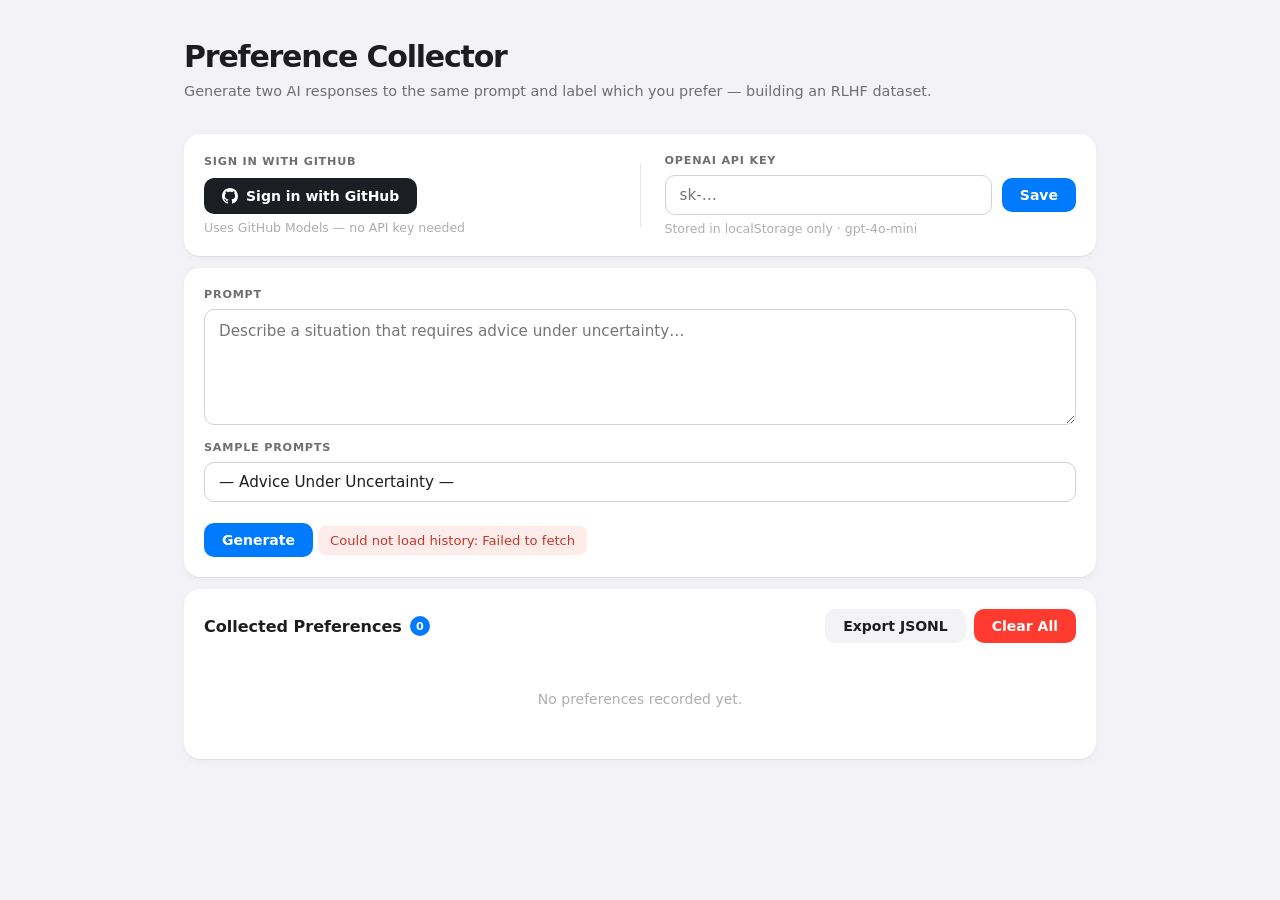
==== index.html @ 6fe49598 "Polish UI to Apple HIG standards" ====
<!DOCTYPE html>
<html lang="en">
<head>
  <meta charset="UTF-8">
  <meta name="viewport" content="width=device-width, initial-scale=1.0">
  <title>RLHF Preference Collector</title>
  <style>
    *, *::before, *::after { box-sizing: border-box; margin: 0; padding: 0; }

    body {
      font-family: -apple-system, BlinkMacSystemFont, "Segoe UI", system-ui, sans-serif;
      -webkit-font-smoothing: antialiased;
      background: #f2f2f7;
      color: #1d1d1f;
      max-width: 960px;
      margin: 0 auto;
      padding: 40px 24px 64px;
    }

    /* ── Page header ────────────────────────────────────── */
    .page-header { margin-bottom: 32px; }
    .page-header h1 {
      font-size: 1.875rem;
      font-weight: 700;
      letter-spacing: -0.04em;
      line-height: 1.15;
      color: #1d1d1f;
    }
    .page-header p {
      margin-top: 6px;
      font-size: 0.9rem;
      color: #6e6e73;
      line-height: 1.5;
    }

    /* ── Cards ──────────────────────────────────────────── */
    .card {
      background: #fff;
      border-radius: 16px;
      padding: 20px;
      margin-bottom: 12px;
      box-shadow: 0 1px 0 rgba(0,0,0,0.06), 0 2px 8px rgba(0,0,0,0.04);
    }

    /* ── Labels ─────────────────────────────────────────── */
    label {
      display: block;
      font-size: 0.7rem;
      font-weight: 700;
      text-transform: uppercase;
      letter-spacing: 0.07em;
      color: #6e6e73;
      margin-bottom: 8px;
    }

    /* ── Inputs ─────────────────────────────────────────── */
    input[type="password"], textarea, select {
      width: 100%;
      padding: 10px 14px;
      border: 1px solid #d1d1d6;
      border-radius: 10px;
      font-size: 0.95rem;
      font-family: inherit;
      color: #1d1d1f;
      background: #fff;
      transition: border-color 0.15s, box-shadow 0.15s;
      -webkit-appearance: none;
      appearance: none;
    }

    input[type="password"]:focus, textarea:focus, select:focus {
      outline: none;
      border-color: #007AFF;
      box-shadow: 0 0 0 3px rgba(0, 122, 255, 0.15);
    }

    textarea { resize: vertical; line-height: 1.55; }

    /* ── Buttons ─────────────────────────────────────────── */
    .btn {
      padding: 9px 18px;
      border-radius: 10px;
      border: none;
      cursor: pointer;
      font-size: 0.875rem;
      font-weight: 600;
      font-family: inherit;
      white-space: nowrap;
      transition: opacity 0.15s, background 0.15s;
    }

    .btn-primary { background: #007AFF; color: #fff; }
    .btn-primary:hover { background: #0071e3; }
    .btn-primary:disabled { opacity: 0.4; cursor: not-allowed; }

    .btn-secondary { background: #f2f2f7; color: #1d1d1f; }
    .btn-secondary:hover { background: #e5e5ea; }

    .btn-danger { background: #FF3B30; color: #fff; }
    .btn-danger:hover { background: #e0352b; }

    /* ── Utility ─────────────────────────────────────────── */
    .row { display: flex; gap: 10px; align-items: center; }
    .row input { flex: 1; }
    .hidden { display: none; }

    /* ── Status pill ─────────────────────────────────────── */
    #status {
      display: inline-flex;
      align-items: center;
      gap: 6px;
      padding: 7px 12px;
      border-radius: 8px;
      font-size: 0.82rem;
      font-weight: 500;
      margin-top: 12px;
    }
    .status-loading { background: #fff8e6; color: #7d5a00; }
    .status-success { background: #e8faf0; color: #1a6b35; }
    .status-error   { background: #fdecea; color: #c0392b; }

    /* ── Spinner ─────────────────────────────────────────── */
    .spinner {
      display: inline-block;
      width: 11px; height: 11px;
      border: 2px solid rgba(0,0,0,0.15);
      border-top-color: currentColor;
      border-radius: 50%;
      animation: spin 0.6s linear infinite;
      vertical-align: middle;
      flex-shrink: 0;
    }
    @keyframes spin { to { transform: rotate(360deg); } }

    /* ── Auth ────────────────────────────────────────────── */
    .auth-grid {
      display: grid;
      grid-template-columns: 1fr 1px 1fr;
      gap: 24px;
      align-items: center;
    }
    .auth-sep { background: #e5e5ea; height: 64px; align-self: center; }
    .auth-or  { text-align: center; font-size: 0.78rem; color: #aeaeb2; font-weight: 500; }

    .gh-btn {
      display: inline-flex;
      align-items: center;
      gap: 8px;
      padding: 10px 18px;
      background: #1b1f24;
      color: #fff;
      border: none;
      border-radius: 10px;
      cursor: pointer;
      font-size: 0.875rem;
      font-weight: 600;
      font-family: inherit;
      transition: background 0.15s;
    }
    .gh-btn:hover { background: #32383f; }
    .gh-btn svg { width: 16px; height: 16px; fill: white; flex-shrink: 0; }

    .user-pill {
      display: inline-flex;
      align-items: center;
      gap: 8px;
      padding: 5px 14px 5px 5px;
      background: #f0fdf4;
      border: 1px solid #34C759;
      border-radius: 999px;
      font-size: 0.875rem;
      font-weight: 500;
      color: #1d1d1f;
    }
    .user-pill img { width: 26px; height: 26px; border-radius: 50%; }

    .logout-btn {
      background: none; border: none; cursor: pointer;
      color: #aeaeb2; font-size: 0.78rem; padding: 0;
      margin-left: 4px; font-family: inherit;
    }
    .logout-btn:hover { color: #FF3B30; }

    /* ── Prompt card ─────────────────────────────────────── */
    .prompt-stack { display: flex; flex-direction: column; gap: 12px; }

    /* ── Response cards ──────────────────────────────────── */
    .responses-grid {
      display: grid;
      grid-template-columns: 1fr 1fr;
      gap: 12px;
      margin-bottom: 16px;
    }

    .response-card {
      background: #fafafa;
      border: 1.5px solid #e5e5ea;
      border-radius: 12px;
      padding: 16px;
      min-height: 200px;
      display: flex;
      flex-direction: column;
      gap: 10px;
      transition: border-color 0.2s, background 0.2s, opacity 0.2s;
    }
    .response-card.winner { border-color: #34C759; background: #f0fdf4; }
    .response-card.loser  { opacity: 0.45; }

    .response-label {
      font-size: 0.7rem;
      font-weight: 700;
      text-transform: uppercase;
      letter-spacing: 0.07em;
      color: #aeaeb2;
    }

    .response-text {
      white-space: pre-wrap;
      font-size: 0.9rem;
      line-height: 1.65;
      color: #1d1d1f;
      flex: 1;
    }

    .meta {
      font-size: 0.7rem;
      color: #c7c7cc;
      line-height: 1.4;
    }

    /* ── Preference buttons ──────────────────────────────── */
    .pref-row {
      display: flex;
      gap: 10px;
      justify-content: center;
      padding: 4px 0 2px;
    }

    .pref-btn {
      padding: 11px 36px;
      border-radius: 12px;
      border: 1.5px solid #e5e5ea;
      cursor: pointer;
      font-size: 0.9rem;
      font-weight: 600;
      font-family: inherit;
      background: #fff;
      color: #3a3a3c;
      transition: background 0.15s, border-color 0.15s;
    }
    .pref-btn:disabled { opacity: 0.3; cursor: not-allowed; }
    .pref-btn.a   { border-color: #007AFF; color: #007AFF; }
    .pref-btn.a:hover:not(:disabled)   { background: #f0f7ff; }
    .pref-btn.b   { border-color: #AF52DE; color: #AF52DE; }
    .pref-btn.b:hover:not(:disabled)   { background: #f9f0ff; }
    .pref-btn.tie { border-color: #8e8e93; color: #636366; }
    .pref-btn.tie:hover:not(:disabled) { background: #f5f5f7; }

    /* ── History ─────────────────────────────────────────── */
    .section-header {
      display: flex;
      justify-content: space-between;
      align-items: center;
      margin-bottom: 16px;
    }

    .section-title {
      display: flex;
      align-items: center;
      gap: 8px;
      font-size: 1rem;
      font-weight: 600;
      color: #1d1d1f;
    }

    .count-badge {
      display: inline-flex;
      align-items: center;
      justify-content: center;
      min-width: 20px;
      height: 20px;
      padding: 0 6px;
      background: #007AFF;
      color: white;
      border-radius: 999px;
      font-size: 0.7rem;
      font-weight: 700;
    }

    .history-list { display: flex; flex-direction: column; }

    .history-entry {
      padding: 12px 0;
      border-bottom: 1px solid #f2f2f7;
      display: flex;
      align-items: baseline;
      gap: 10px;
    }
    .history-entry:last-child { border-bottom: none; padding-bottom: 0; }
    .history-entry:first-child { padding-top: 0; }

    .history-prompt {
      flex: 1;
      font-size: 0.875rem;
      font-weight: 500;
      color: #1d1d1f;
      line-height: 1.4;
    }

    .history-meta {
      display: flex;
      align-items: center;
      gap: 8px;
      flex-shrink: 0;
    }

    .pref-label {
      display: inline-block;
      padding: 3px 9px;
      border-radius: 6px;
      font-size: 0.72rem;
      font-weight: 700;
      letter-spacing: 0.02em;
    }
    .pref-label.A   { background: #e8f3ff; color: #007AFF; }
    .pref-label.B   { background: #f3e8ff; color: #AF52DE; }
    .pref-label.tie { background: #f2f2f7; color: #636366; }

    .history-time {
      font-size: 0.72rem;
      color: #c7c7cc;
      white-space: nowrap;
    }

    .empty-state {
      text-align: center;
      padding: 32px 0;
      font-size: 0.875rem;
      color: #aeaeb2;
    }
  </style>
</head>
<body>

<div class="page-header">
  <h1>Preference Collector</h1>
  <p>Generate two AI responses to the same prompt and label which you prefer — building an RLHF dataset.</p>
</div>

<!-- Auth -->
<div class="card">
  <div id="ghLoggedIn" class="hidden">
    <label>Signed In</label>
    <div style="display:flex; align-items:center; gap:12px; margin-top:2px;">
      <span class="user-pill">
        <img id="ghAvatar" src="" alt="">
        <span id="ghUsername"></span>
        <button class="logout-btn" onclick="logout()">Sign out</button>
      </span>
      <span style="font-size:0.8rem; color:#aeaeb2;">Using GitHub Models · gpt-4o-mini</span>
    </div>
  </div>

  <div id="ghLoggedOut">
    <div class="auth-grid">
      <div>
        <label>Sign in with GitHub</label>
        <button class="gh-btn" onclick="startLogin()" style="margin-top:2px;">
          <svg viewBox="0 0 16 16"><path d="M8 0C3.58 0 0 3.58 0 8c0 3.54 2.29 6.53 5.47 7.59.4.07.55-.17.55-.38 0-.19-.01-.82-.01-1.49-2.01.37-2.53-.49-2.69-.94-.09-.23-.48-.94-.82-1.13-.28-.15-.68-.52-.01-.53.63-.01 1.08.58 1.23.82.72 1.21 1.87.87 2.33.66.07-.52.28-.87.51-1.07-1.78-.2-3.64-.89-3.64-3.95 0-.87.31-1.59.82-2.15-.08-.2-.36-1.02.08-2.12 0 0 .67-.21 2.2.82.64-.18 1.32-.27 2-.27.68 0 1.36.09 2 .27 1.53-1.04 2.2-.82 2.2-.82.44 1.1.16 1.92.08 2.12.51.56.82 1.27.82 2.15 0 3.07-1.87 3.75-3.65 3.95.29.25.54.73.54 1.48 0 1.07-.01 1.93-.01 2.2 0 .21.15.46.55.38A8.013 8.013 0 0016 8c0-4.42-3.58-8-8-8z"/></svg>
          Sign in with GitHub
        </button>
        <div style="margin-top:6px; font-size:0.78rem; color:#aeaeb2;">Uses GitHub Models — no API key needed</div>
      </div>

      <div class="auth-sep"></div>

      <div>
        <label>OpenAI API Key</label>
        <div class="row" style="margin-top:2px;">
          <input type="password" id="apiKey" placeholder="sk-…">
          <button class="btn btn-primary" onclick="saveKey()">Save</button>
        </div>
        <div style="margin-top:6px; font-size:0.78rem; color:#aeaeb2;">Stored in localStorage only · gpt-4o-mini</div>
      </div>
    </div>
  </div>
</div>

<!-- Prompt -->
<div class="card">
  <div class="prompt-stack">
    <div>
      <label>Prompt</label>
      <textarea id="promptInput" rows="4" placeholder="Describe a situation that requires advice under uncertainty…"></textarea>
    </div>

    <div>
      <label>Sample Prompts</label>
      <select id="promptSelect" onchange="loadSample()">
        <option value="">— Advice Under Uncertainty —</option>
      </select>
    </div>

    <div>
      <button class="btn btn-primary" id="genBtn" onclick="generate()">Generate</button>
      <div id="status" class="hidden"></div>
    </div>
  </div>
</div>

<!-- Responses -->
<div id="responsesSection" class="hidden card">
  <div class="responses-grid">
    <div class="response-card" id="cardA">
      <div class="response-label">Response A</div>
      <div class="response-text" id="textA"></div>
      <div class="meta" id="metaA"></div>
    </div>
    <div class="response-card" id="cardB">
      <div class="response-label">Response B</div>
      <div class="response-text" id="textB"></div>
      <div class="meta" id="metaB"></div>
    </div>
  </div>

  <div class="pref-row" id="prefRow">
    <button class="pref-btn a"   onclick="prefer('A')">Prefer A</button>
    <button class="pref-btn tie" onclick="prefer('tie')">Tie</button>
    <button class="pref-btn b"   onclick="prefer('B')">Prefer B</button>
  </div>
</div>

<!-- History -->
<div class="card">
  <div class="section-header">
    <div class="section-title">
      Collected Preferences
      <span class="count-badge" id="countBadge">0</span>
    </div>
    <div style="display:flex; gap:8px;">
      <button class="btn btn-secondary" onclick="exportJSONL()">Export JSONL</button>
      <button class="btn btn-danger"    onclick="clearAll()">Clear All</button>
    </div>
  </div>
  <div class="history-list" id="historyList">
    <div class="empty-state">No preferences recorded yet.</div>
  </div>
</div>

<script>
// ── Sample Prompts ────────────────────────────────────────────────────────────
const PROMPTS = [
  "My startup has a chance to raise funding from a VC with well-known ethical controversies, but we need the money to survive another six months. What should I do?",
  "I'm two years into a PhD program and rapid AI progress is making my research direction feel irrelevant. Should I drop out and join an AI startup?",
  "I found a serious bug in my friend's code right before their big client demo. Telling them will cause panic; staying quiet risks a public failure. What should I do?",
  "I have two job offers: one pays 30% more but the product feels meaningless, the other pays less but works on climate change. How should I choose?",
  "My manager consistently takes credit for my work in team meetings. I need a promotion in the next review cycle. How do I handle this without destroying the relationship?",
  "A colleague confided that they're quietly job hunting. My manager would definitely want to know. Should I tell them?",
  "I built an AI tool that performs well in testing but I'm not confident it's safe at scale. My company is pressuring me to ship it now. What do I do?",
  "A close friend wants to borrow a significant amount of money. I have it, but based on past patterns I don't think they'll repay it. Should I lend it?",
  "I witnessed a minor safety violation at work—probably harmless, but it could be serious. Reporting it might cost my colleague their job. What should I do?",
  "My professor gave me feedback I strongly disagree with. Should I push back openly or accept the grade and move on?",
  "I have access to a dataset that could significantly advance my research, but I'm not certain the data was collected with proper consent. Should I use it?",
  "My team built a classifier with 95% accuracy. A healthcare client wants to deploy it in a high-stakes medical triage setting. Should I support this?",
  "I was offered co-authorship on a paper where my contribution was small and mostly done months ago. Is it ethical to accept?",
  "A colleague asks me to write them a strong recommendation for a senior role I genuinely think they're not ready for. What do I say?",
  "I discovered that a widely-used open-source AI model produces biased outputs in a specific domain. Publishing my findings could harm the reputation of the researchers who built it. What should I do?",
  "My side project is growing fast but scaling it requires compute costs I can't personally cover. Should I monetize it, seek funding, or let it die?",
  "I received a high-paying offer to work on AI at a defense contractor. The work would be technically impressive but ethically complex. Should I take it?",
  "A user of my consumer app appears to be in a mental health crisis based on their messages. My app has no mental health features and no support infrastructure. Do I intervene?",
  "I'm close to a research breakthrough, but the direction now feels disconnected from the values that motivated me to start. Should I push through or pivot?",
  "My team wants to A/B test a product change that I believe will improve our metrics but will also subtly nudge users toward more spending. Should I raise this concern?",
  "A junior engineer on my team made an honest mistake that caused a production outage. My VP is asking directly who is responsible. What do I say?",
  "I'm considering using an AI to write my cover letter for a competitive job application. Is this dishonest, or just using available tools like everyone else?",
  "My company's AI product works well for most users but I've found it consistently underperforms for non-English speakers. Fixing it would delay the launch. What should I do?",
];

// ── GitHub OAuth ──────────────────────────────────────────────────────────────
const GH_CLIENT_ID  = 'Ov23liv9vcDu4xC3VpWO';
const GH_PROXY_URL  = 'https://cors-proxy.jonasneves.workers.dev';
const GH_MODELS_URL = 'https://models.inference.ai.azure.com/chat/completions';
const GH_STORAGE    = 'lab6-auth';

function getGHAuth() {
  try { return JSON.parse(localStorage.getItem(GH_STORAGE)); } catch { return null; }
}

function startLogin() {
  const state = crypto.randomUUID();
  sessionStorage.setItem('oauth_state', state);
  const params = new URLSearchParams({
    client_id: GH_CLIENT_ID,
    redirect_uri: window.location.origin + '/aipi590-lab6/',
    scope: 'read:user',
    state,
  });
  window.location.href = 'https://github.com/login/oauth/authorize?' + params;
}

async function handleCallback() {
  const params = new URLSearchParams(window.location.search);
  const code  = params.get('code');
  const state = params.get('state');
  if (!code || !state) return;

  const storedState = sessionStorage.getItem('oauth_state');
  sessionStorage.removeItem('oauth_state');
  window.history.replaceState({}, '', window.location.pathname);

  if (state !== storedState) throw new Error('State mismatch');

  const res = await fetch(GH_PROXY_URL + '/token', {
    method: 'POST',
    headers: { 'Content-Type': 'application/json' },
    body: JSON.stringify({ client_id: GH_CLIENT_ID, code, redirect_uri: window.location.origin + '/aipi590-lab6/' }),
  });
  const data = await res.json();
  if (data.error || !data.access_token) throw new Error(data.error_description || 'Login failed');

  localStorage.setItem(GH_STORAGE, JSON.stringify({ token: data.access_token, user: data.user }));
  renderAuthState();
}

function logout() {
  localStorage.removeItem(GH_STORAGE);
  renderAuthState();
}

function renderAuthState() {
  const auth = getGHAuth();
  document.getElementById('ghLoggedIn').classList.toggle('hidden', !auth);
  document.getElementById('ghLoggedOut').classList.toggle('hidden', !!auth);
  if (auth?.user) {
    document.getElementById('ghAvatar').src = auth.user.avatar_url;
    document.getElementById('ghUsername').textContent = auth.user.login;
  }
}

if (window.location.search.includes('code=')) {
  handleCallback().catch(e => console.error('[auth]', e.message));
}

// ── Supabase ──────────────────────────────────────────────────────────────────
const SUPABASE_URL = 'https://mkjwvkaasuhdgmgdgmvc.supabase.co';
const SUPABASE_KEY = 'sb_publishable_py30014paACSfymw9BNoUQ_Ppysqtpx';

async function sbFetch(path, options = {}) {
  const res = await fetch(`${SUPABASE_URL}/rest/v1/${path}`, {
    ...options,
    headers: {
      'apikey': SUPABASE_KEY,
      'Authorization': `Bearer ${SUPABASE_KEY}`,
      'Content-Type': 'application/json',
      ...(options.headers || {}),
    },
  });
  if (!res.ok) {
    const err = await res.json().catch(() => ({}));
    throw new Error(err.message || `Supabase HTTP ${res.status}`);
  }
  return res;
}

async function loadFromSupabase() {
  const res = await sbFetch('preferences?select=*&order=created_at.desc', {
    headers: { 'Prefer': 'return=representation' },
  });
  return res.json();
}

async function saveToSupabase(record) {
  await sbFetch('preferences', {
    method: 'POST',
    headers: { 'Prefer': 'return=minimal' },
    body: JSON.stringify({
      prompt:     record.prompt,
      response_a: record.response_a,
      response_b: record.response_b,
      preference: record.preference,
      chosen:     record.chosen,
      rejected:   record.rejected,
      metadata:   record.metadata,
    }),
  });
}

async function deleteFromSupabase() {
  await sbFetch('preferences?id=gte.0', { method: 'DELETE' });
}

// ── State ─────────────────────────────────────────────────────────────────────
let currentSession = null;
let history = [];

// ── Init ──────────────────────────────────────────────────────────────────────
(async function init() {
  renderAuthState();

  const savedKey = localStorage.getItem('rlhf_api_key');
  if (savedKey) document.getElementById('apiKey').value = savedKey;

  const sel = document.getElementById('promptSelect');
  PROMPTS.forEach((p, i) => {
    const opt = document.createElement('option');
    opt.value = p;
    opt.textContent = `${i + 1}. ${p.slice(0, 72)}…`;
    sel.appendChild(opt);
  });

  setStatus('<span class="spinner"></span> Loading history…', 'loading');
  try {
    history = await loadFromSupabase();
    setStatus(`Loaded ${history.length} entries.`, 'success');
  } catch (e) {
    setStatus('Could not load history: ' + e.message, 'error');
  }
  renderHistory();
})();

// ── Helpers ───────────────────────────────────────────────────────────────────
function saveKey() {
  const k = document.getElementById('apiKey').value.trim();
  localStorage.setItem('rlhf_api_key', k);
  setStatus('OpenAI key saved.', 'success');
}

function loadSample() {
  const v = document.getElementById('promptSelect').value;
  if (v) document.getElementById('promptInput').value = v;
}

function setStatus(html, type) {
  const el = document.getElementById('status');
  el.innerHTML = html;
  el.className = 'status-' + type;
  el.classList.remove('hidden');
}

function esc(s) {
  return s.replace(/&/g, '&amp;').replace(/</g, '&lt;').replace(/>/g, '&gt;');
}

// ── API Call ──────────────────────────────────────────────────────────────────
async function callAPI(prompt, temperature) {
  const ghAuth = getGHAuth();
  const t0 = Date.now();

  let url, token, model;
  if (ghAuth) {
    url   = GH_MODELS_URL;
    token = ghAuth.token;
    model = 'openai/gpt-4o-mini';
  } else {
    url   = 'https://api.openai.com/v1/chat/completions';
    token = localStorage.getItem('rlhf_api_key') || document.getElementById('apiKey').value.trim();
    model = 'gpt-4o-mini';
    if (!token) throw new Error('Sign in with GitHub or enter an OpenAI API key above.');
  }

  const res = await fetch(url, {
    method: 'POST',
    headers: { 'Authorization': `Bearer ${token}`, 'Content-Type': 'application/json' },
    body: JSON.stringify({ model, max_tokens: 512, temperature, messages: [{ role: 'user', content: prompt }] }),
  });

  if (!res.ok) {
    const err = await res.json().catch(() => ({}));
    throw new Error(err.error?.message || `HTTP ${res.status}`);
  }

  const data = await res.json();
  return {
    text: data.choices[0].message.content,
    model: data.model,
    input_tokens: data.usage.prompt_tokens,
    output_tokens: data.usage.completion_tokens,
    temperature,
    latency_ms: Date.now() - t0,
    timestamp: new Date().toISOString(),
  };
}

// ── Generate ──────────────────────────────────────────────────────────────────
async function generate() {
  const prompt = document.getElementById('promptInput').value.trim();
  if (!prompt) {
    setStatus('Enter a prompt first.', 'error');
    return;
  }

  const btn = document.getElementById('genBtn');
  btn.disabled = true;
  setStatus('<span class="spinner"></span> Generating two responses…', 'loading');
  document.getElementById('responsesSection').classList.add('hidden');
  currentSession = null;

  try {
    const [resA, resB] = await Promise.all([
      callAPI(prompt, 0.7),
      callAPI(prompt, 1.0),
    ]);

    currentSession = { prompt, resA, resB };

    document.getElementById('textA').textContent = resA.text;
    document.getElementById('metaA').textContent =
      `${resA.model} · temp ${resA.temperature} · ${resA.output_tokens} tokens · ${resA.latency_ms}ms`;

    document.getElementById('textB').textContent = resB.text;
    document.getElementById('metaB').textContent =
      `${resB.model} · temp ${resB.temperature} · ${resB.output_tokens} tokens · ${resB.latency_ms}ms`;

    document.getElementById('cardA').className = 'response-card';
    document.getElementById('cardB').className = 'response-card';
    document.getElementById('responsesSection').classList.remove('hidden');
    document.querySelectorAll('.pref-btn').forEach(b => b.disabled = false);
    setStatus('Select your preference below.', 'success');
  } catch (e) {
    setStatus('Error: ' + e.message, 'error');
  } finally {
    btn.disabled = false;
  }
}

// ── Prefer ────────────────────────────────────────────────────────────────────
function prefer(choice) {
  if (!currentSession) return;
  const { prompt, resA, resB } = currentSession;

  if (choice === 'A') {
    document.getElementById('cardA').className = 'response-card winner';
    document.getElementById('cardB').className = 'response-card loser';
  } else if (choice === 'B') {
    document.getElementById('cardA').className = 'response-card loser';
    document.getElementById('cardB').className = 'response-card winner';
  }

  document.querySelectorAll('.pref-btn').forEach(b => b.disabled = true);

  const record = {
    id: Date.now(),
    timestamp: new Date().toISOString(),
    prompt,
    response_a: resA.text,
    response_b: resB.text,
    preference: choice,
    chosen:   choice === 'A' ? resA.text : choice === 'B' ? resB.text : null,
    rejected: choice === 'A' ? resB.text : choice === 'B' ? resA.text : null,
    metadata: {
      model: resA.model,
      temp_a: resA.temperature,
      temp_b: resB.temperature,
      input_tokens: resA.input_tokens,
      output_tokens_a: resA.output_tokens,
      output_tokens_b: resB.output_tokens,
      latency_a_ms: resA.latency_ms,
      latency_b_ms: resB.latency_ms,
    },
  };

  currentSession = null;
  setStatus('<span class="spinner"></span> Saving…', 'loading');

  saveToSupabase(record)
    .then(() => {
      history.unshift(record);
      renderHistory();
      setStatus(`Preference saved. Ready for the next prompt.`, 'success');
    })
    .catch(e => {
      setStatus(`Save failed: ${e.message}`, 'error');
      document.querySelectorAll('.pref-btn').forEach(b => b.disabled = false);
    });
}

// ── Render History ────────────────────────────────────────────────────────────
function renderHistory() {
  document.getElementById('countBadge').textContent = history.length;
  const list = document.getElementById('historyList');

  if (!history.length) {
    list.innerHTML = '<div class="empty-state">No preferences recorded yet.</div>';
    return;
  }

  list.innerHTML = history.map(r => {
    const label = r.preference === 'tie' ? 'Tie' : 'Preferred ' + r.preference;
    const time  = r.created_at
      ? new Date(r.created_at).toLocaleString([], { month: 'short', day: 'numeric', hour: '2-digit', minute: '2-digit' })
      : r.timestamp?.slice(0, 16).replace('T', ' ');
    return `
      <div class="history-entry">
        <div class="history-prompt">${esc((r.prompt || '').slice(0, 120))}${(r.prompt || '').length > 120 ? '…' : ''}</div>
        <div class="history-meta">
          <span class="pref-label ${r.preference}">${label}</span>
          <span class="history-time">${time}</span>
        </div>
      </div>`;
  }).join('');
}

// ── Export ────────────────────────────────────────────────────────────────────
function exportJSONL() {
  if (!history.length) { setStatus('No data to export yet.', 'error'); return; }

  const lines = history.map(r => JSON.stringify({
    prompt:     r.prompt,
    chosen:     r.chosen,
    rejected:   r.rejected,
    preference: r.preference,
    metadata:   r.metadata,
    timestamp:  r.timestamp,
  }));

  const blob = new Blob([lines.join('\n')], { type: 'application/jsonl' });
  const a = document.createElement('a');
  a.href = URL.createObjectURL(blob);
  a.download = `rlhf_preferences_${new Date().toISOString().slice(0, 10)}.jsonl`;
  a.click();
}

// ── Clear ─────────────────────────────────────────────────────────────────────
async function clearAll() {
  if (!confirm('Delete all preferences from Supabase? This cannot be undone.')) return;
  setStatus('<span class="spinner"></span> Deleting…', 'loading');
  try {
    await deleteFromSupabase();
    history = [];
    renderHistory();
    setStatus('All preferences deleted.', 'success');
  } catch (e) {
    setStatus('Delete failed: ' + e.message, 'error');
  }
}
</script>
</body>
</html>
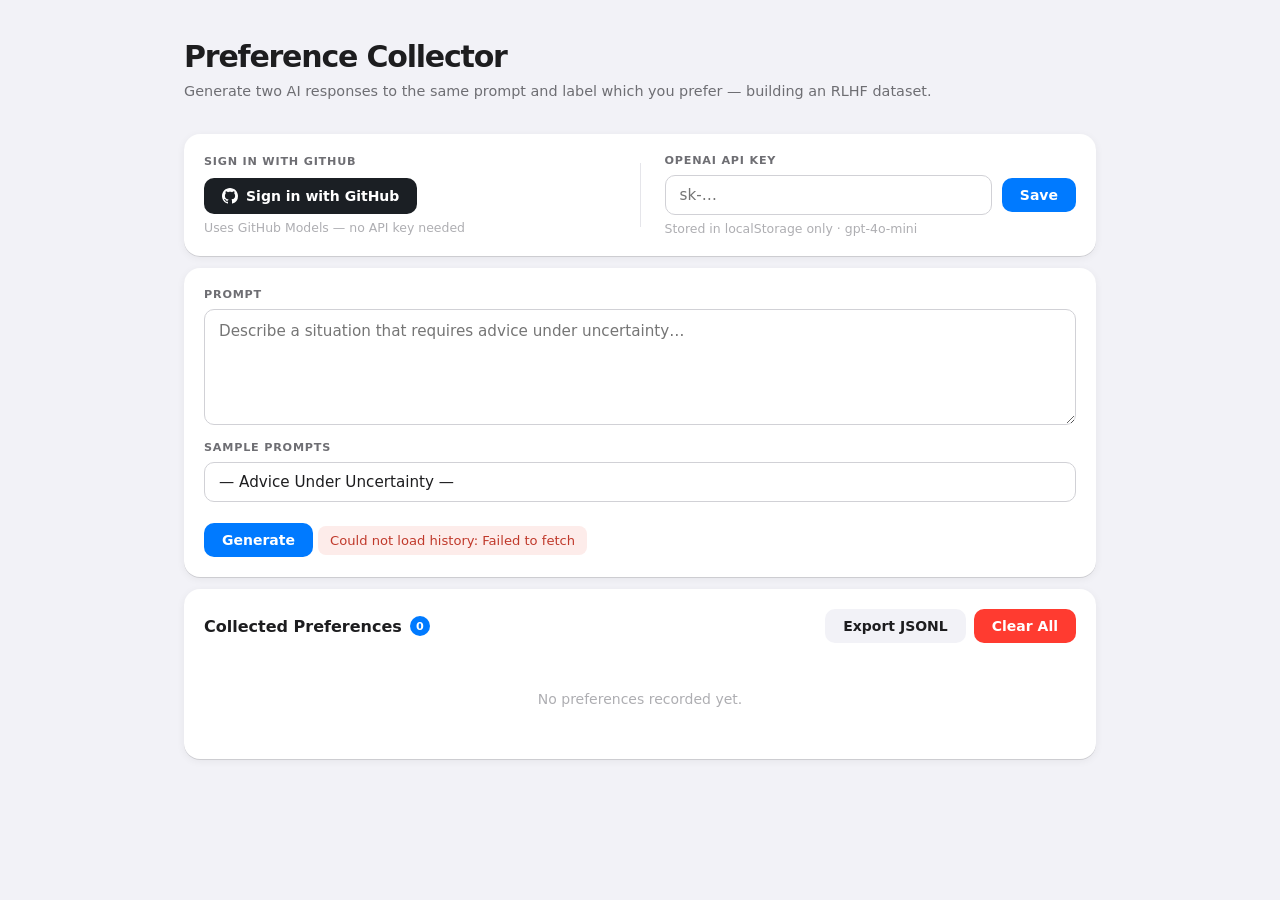
==== commit b22d056c: "Add dark mode via CSS custom properties" ====
--- a/index.html
+++ b/index.html
@@ -3,15 +3,89 @@
 <head>
   <meta charset="UTF-8">
   <meta name="viewport" content="width=device-width, initial-scale=1.0">
+  <meta name="color-scheme" content="light dark">
   <title>RLHF Preference Collector</title>
   <style>
     *, *::before, *::after { box-sizing: border-box; margin: 0; padding: 0; }
 
+    /* ── Design tokens ───────────────────────────────────── */
+    :root {
+      --bg:             #f2f2f7;
+      --card-bg:        #ffffff;
+      --card-bg-2:      #fafafa;
+      --text-primary:   #1d1d1f;
+      --text-secondary: #6e6e73;
+      --text-muted:     #aeaeb2;
+      --text-faint:     #c7c7cc;
+      --border:         #d1d1d6;
+      --border-light:   #e5e5ea;
+      --separator:      #f2f2f7;
+      --accent:         #007AFF;
+      --accent-hover:   #0071e3;
+      --green:          #34C759;
+      --red:            #FF3B30;
+      --red-hover:      #e0352b;
+      --purple:         #AF52DE;
+      --input-bg:       #ffffff;
+      --btn-2-bg:       #f2f2f7;
+      --btn-2-hover:    #e5e5ea;
+      --gh-bg:          #1b1f24;
+      --gh-hover:       #32383f;
+      --pill-bg:        #f0fdf4;
+      --winner-bg:      #f0fdf4;
+      --status-load-bg: #fff8e6; --status-load-fg: #7d5a00;
+      --status-ok-bg:   #e8faf0; --status-ok-fg:   #1a6b35;
+      --status-err-bg:  #fdecea; --status-err-fg:  #c0392b;
+      --badge-a-bg:     #e8f3ff;
+      --badge-b-bg:     #f3e8ff;
+      --badge-tie-bg:   #f2f2f7; --badge-tie-fg: #636366;
+      --pref-a-hover:   #f0f7ff;
+      --pref-b-hover:   #f9f0ff;
+      --pref-tie-hover: #f5f5f7;
+    }
+
+    @media (prefers-color-scheme: dark) {
+      :root {
+        --bg:             #000000;
+        --card-bg:        #1c1c1e;
+        --card-bg-2:      #2c2c2e;
+        --text-primary:   #ffffff;
+        --text-secondary: #aeaeb2;
+        --text-muted:     #636366;
+        --text-faint:     #3a3a3c;
+        --border:         #38383a;
+        --border-light:   #2c2c2e;
+        --separator:      #2c2c2e;
+        --accent:         #0a84ff;
+        --accent-hover:   #409cff;
+        --green:          #30d158;
+        --red:            #ff453a;
+        --red-hover:      #ff6961;
+        --purple:         #bf5af2;
+        --input-bg:       #2c2c2e;
+        --btn-2-bg:       #2c2c2e;
+        --btn-2-hover:    #3a3a3c;
+        --gh-bg:          #2c2c2e;
+        --gh-hover:       #3a3a3c;
+        --pill-bg:        #0a2e1a;
+        --winner-bg:      #0a2e1a;
+        --status-load-bg: #2d2200; --status-load-fg: #ffd60a;
+        --status-ok-bg:   #0a2e1a; --status-ok-fg:   #30d158;
+        --status-err-bg:  #2e0a0a; --status-err-fg:  #ff453a;
+        --badge-a-bg:     #001433;
+        --badge-b-bg:     #1e0033;
+        --badge-tie-bg:   #2c2c2e; --badge-tie-fg: #aeaeb2;
+        --pref-a-hover:   #001433;
+        --pref-b-hover:   #1e0033;
+        --pref-tie-hover: #2c2c2e;
+      }
+    }
+
     body {
       font-family: -apple-system, BlinkMacSystemFont, "Segoe UI", system-ui, sans-serif;
       -webkit-font-smoothing: antialiased;
-      background: #f2f2f7;
-      color: #1d1d1f;
+      background: var(--bg);
+      color: var(--text-primary);
       max-width: 960px;
       margin: 0 auto;
       padding: 40px 24px 64px;
@@ -24,22 +98,22 @@
       font-weight: 700;
       letter-spacing: -0.04em;
       line-height: 1.15;
-      color: #1d1d1f;
+      color: var(--text-primary);
     }
     .page-header p {
       margin-top: 6px;
       font-size: 0.9rem;
-      color: #6e6e73;
+      color: var(--text-secondary);
       line-height: 1.5;
     }
 
     /* ── Cards ──────────────────────────────────────────── */
     .card {
-      background: #fff;
+      background: var(--card-bg);
       border-radius: 16px;
       padding: 20px;
       margin-bottom: 12px;
-      box-shadow: 0 1px 0 rgba(0,0,0,0.06), 0 2px 8px rgba(0,0,0,0.04);
+      box-shadow: 0 1px 0 rgba(0,0,0,0.12), 0 2px 8px rgba(0,0,0,0.06);
     }
 
     /* ── Labels ─────────────────────────────────────────── */
@@ -49,7 +123,7 @@
       font-weight: 700;
       text-transform: uppercase;
       letter-spacing: 0.07em;
-      color: #6e6e73;
+      color: var(--text-secondary);
       margin-bottom: 8px;
     }
 
@@ -57,12 +131,12 @@
     input[type="password"], textarea, select {
       width: 100%;
       padding: 10px 14px;
-      border: 1px solid #d1d1d6;
+      border: 1px solid var(--border);
       border-radius: 10px;
       font-size: 0.95rem;
       font-family: inherit;
-      color: #1d1d1f;
-      background: #fff;
+      color: var(--text-primary);
+      background: var(--input-bg);
       transition: border-color 0.15s, box-shadow 0.15s;
       -webkit-appearance: none;
       appearance: none;
@@ -70,8 +144,8 @@
 
     input[type="password"]:focus, textarea:focus, select:focus {
       outline: none;
-      border-color: #007AFF;
-      box-shadow: 0 0 0 3px rgba(0, 122, 255, 0.15);
+      border-color: var(--accent);
+      box-shadow: 0 0 0 3px rgba(10, 132, 255, 0.2);
     }
 
     textarea { resize: vertical; line-height: 1.55; }
@@ -86,18 +160,18 @@
       font-weight: 600;
       font-family: inherit;
       white-space: nowrap;
-      transition: opacity 0.15s, background 0.15s;
-    }
-
-    .btn-primary { background: #007AFF; color: #fff; }
-    .btn-primary:hover { background: #0071e3; }
+      transition: background 0.15s, opacity 0.15s;
+    }
+
+    .btn-primary { background: var(--accent); color: #fff; }
+    .btn-primary:hover { background: var(--accent-hover); }
     .btn-primary:disabled { opacity: 0.4; cursor: not-allowed; }
 
-    .btn-secondary { background: #f2f2f7; color: #1d1d1f; }
-    .btn-secondary:hover { background: #e5e5ea; }
-
-    .btn-danger { background: #FF3B30; color: #fff; }
-    .btn-danger:hover { background: #e0352b; }
+    .btn-secondary { background: var(--btn-2-bg); color: var(--text-primary); }
+    .btn-secondary:hover { background: var(--btn-2-hover); }
+
+    .btn-danger { background: var(--red); color: #fff; }
+    .btn-danger:hover { background: var(--red-hover); }
 
     /* ── Utility ─────────────────────────────────────────── */
     .row { display: flex; gap: 10px; align-items: center; }
@@ -115,15 +189,15 @@
       font-weight: 500;
       margin-top: 12px;
     }
-    .status-loading { background: #fff8e6; color: #7d5a00; }
-    .status-success { background: #e8faf0; color: #1a6b35; }
-    .status-error   { background: #fdecea; color: #c0392b; }
+    .status-loading { background: var(--status-load-bg); color: var(--status-load-fg); }
+    .status-success { background: var(--status-ok-bg);   color: var(--status-ok-fg); }
+    .status-error   { background: var(--status-err-bg);  color: var(--status-err-fg); }
 
     /* ── Spinner ─────────────────────────────────────────── */
     .spinner {
       display: inline-block;
       width: 11px; height: 11px;
-      border: 2px solid rgba(0,0,0,0.15);
+      border: 2px solid rgba(128,128,128,0.3);
       border-top-color: currentColor;
       border-radius: 50%;
       animation: spin 0.6s linear infinite;
@@ -139,15 +213,14 @@
       gap: 24px;
       align-items: center;
     }
-    .auth-sep { background: #e5e5ea; height: 64px; align-self: center; }
-    .auth-or  { text-align: center; font-size: 0.78rem; color: #aeaeb2; font-weight: 500; }
+    .auth-sep { background: var(--border-light); height: 64px; align-self: center; }
 
     .gh-btn {
       display: inline-flex;
       align-items: center;
       gap: 8px;
       padding: 10px 18px;
-      background: #1b1f24;
+      background: var(--gh-bg);
       color: #fff;
       border: none;
       border-radius: 10px;
@@ -157,7 +230,7 @@
       font-family: inherit;
       transition: background 0.15s;
     }
-    .gh-btn:hover { background: #32383f; }
+    .gh-btn:hover { background: var(--gh-hover); }
     .gh-btn svg { width: 16px; height: 16px; fill: white; flex-shrink: 0; }
 
     .user-pill {
@@ -165,21 +238,21 @@
       align-items: center;
       gap: 8px;
       padding: 5px 14px 5px 5px;
-      background: #f0fdf4;
-      border: 1px solid #34C759;
+      background: var(--pill-bg);
+      border: 1px solid var(--green);
       border-radius: 999px;
       font-size: 0.875rem;
       font-weight: 500;
-      color: #1d1d1f;
+      color: var(--text-primary);
     }
     .user-pill img { width: 26px; height: 26px; border-radius: 50%; }
 
     .logout-btn {
       background: none; border: none; cursor: pointer;
-      color: #aeaeb2; font-size: 0.78rem; padding: 0;
+      color: var(--text-muted); font-size: 0.78rem; padding: 0;
       margin-left: 4px; font-family: inherit;
     }
-    .logout-btn:hover { color: #FF3B30; }
+    .logout-btn:hover { color: var(--red); }
 
     /* ── Prompt card ─────────────────────────────────────── */
     .prompt-stack { display: flex; flex-direction: column; gap: 12px; }
@@ -193,8 +266,8 @@
     }
 
     .response-card {
-      background: #fafafa;
-      border: 1.5px solid #e5e5ea;
+      background: var(--card-bg-2);
+      border: 1.5px solid var(--border-light);
       border-radius: 12px;
       padding: 16px;
       min-height: 200px;
@@ -203,7 +276,7 @@
       gap: 10px;
       transition: border-color 0.2s, background 0.2s, opacity 0.2s;
     }
-    .response-card.winner { border-color: #34C759; background: #f0fdf4; }
+    .response-card.winner { border-color: var(--green); background: var(--winner-bg); }
     .response-card.loser  { opacity: 0.45; }
 
     .response-label {
@@ -211,20 +284,20 @@
       font-weight: 700;
       text-transform: uppercase;
       letter-spacing: 0.07em;
-      color: #aeaeb2;
+      color: var(--text-muted);
     }
 
     .response-text {
       white-space: pre-wrap;
       font-size: 0.9rem;
       line-height: 1.65;
-      color: #1d1d1f;
+      color: var(--text-primary);
       flex: 1;
     }
 
     .meta {
       font-size: 0.7rem;
-      color: #c7c7cc;
+      color: var(--text-faint);
       line-height: 1.4;
     }
 
@@ -239,22 +312,22 @@
     .pref-btn {
       padding: 11px 36px;
       border-radius: 12px;
-      border: 1.5px solid #e5e5ea;
+      border: 1.5px solid var(--border-light);
       cursor: pointer;
       font-size: 0.9rem;
       font-weight: 600;
       font-family: inherit;
-      background: #fff;
-      color: #3a3a3c;
+      background: var(--card-bg);
+      color: var(--text-secondary);
       transition: background 0.15s, border-color 0.15s;
     }
     .pref-btn:disabled { opacity: 0.3; cursor: not-allowed; }
-    .pref-btn.a   { border-color: #007AFF; color: #007AFF; }
-    .pref-btn.a:hover:not(:disabled)   { background: #f0f7ff; }
-    .pref-btn.b   { border-color: #AF52DE; color: #AF52DE; }
-    .pref-btn.b:hover:not(:disabled)   { background: #f9f0ff; }
-    .pref-btn.tie { border-color: #8e8e93; color: #636366; }
-    .pref-btn.tie:hover:not(:disabled) { background: #f5f5f7; }
+    .pref-btn.a   { border-color: var(--accent);  color: var(--accent); }
+    .pref-btn.a:hover:not(:disabled)   { background: var(--pref-a-hover); }
+    .pref-btn.b   { border-color: var(--purple);  color: var(--purple); }
+    .pref-btn.b:hover:not(:disabled)   { background: var(--pref-b-hover); }
+    .pref-btn.tie { border-color: var(--text-muted); color: var(--text-muted); }
+    .pref-btn.tie:hover:not(:disabled) { background: var(--pref-tie-hover); }
 
     /* ── History ─────────────────────────────────────────── */
     .section-header {
@@ -270,7 +343,7 @@
       gap: 8px;
       font-size: 1rem;
       font-weight: 600;
-      color: #1d1d1f;
+      color: var(--text-primary);
     }
 
     .count-badge {
@@ -280,7 +353,7 @@
       min-width: 20px;
       height: 20px;
       padding: 0 6px;
-      background: #007AFF;
+      background: var(--accent);
       color: white;
       border-radius: 999px;
       font-size: 0.7rem;
@@ -291,7 +364,7 @@
 
     .history-entry {
       padding: 12px 0;
-      border-bottom: 1px solid #f2f2f7;
+      border-bottom: 1px solid var(--separator);
       display: flex;
       align-items: baseline;
       gap: 10px;
@@ -303,7 +376,7 @@
       flex: 1;
       font-size: 0.875rem;
       font-weight: 500;
-      color: #1d1d1f;
+      color: var(--text-primary);
       line-height: 1.4;
     }
 
@@ -322,13 +395,13 @@
       font-weight: 700;
       letter-spacing: 0.02em;
     }
-    .pref-label.A   { background: #e8f3ff; color: #007AFF; }
-    .pref-label.B   { background: #f3e8ff; color: #AF52DE; }
-    .pref-label.tie { background: #f2f2f7; color: #636366; }
+    .pref-label.A   { background: var(--badge-a-bg);   color: var(--accent); }
+    .pref-label.B   { background: var(--badge-b-bg);   color: var(--purple); }
+    .pref-label.tie { background: var(--badge-tie-bg); color: var(--badge-tie-fg); }
 
     .history-time {
       font-size: 0.72rem;
-      color: #c7c7cc;
+      color: var(--text-faint);
       white-space: nowrap;
     }
 
@@ -336,7 +409,7 @@
       text-align: center;
       padding: 32px 0;
       font-size: 0.875rem;
-      color: #aeaeb2;
+      color: var(--text-muted);
     }
   </style>
 </head>
@@ -649,7 +722,7 @@
   if (ghAuth) {
     url   = GH_MODELS_URL;
     token = ghAuth.token;
-    model = 'openai/gpt-4o-mini';
+    model = 'gpt-4o-mini';
   } else {
     url   = 'https://api.openai.com/v1/chat/completions';
     token = localStorage.getItem('rlhf_api_key') || document.getElementById('apiKey').value.trim();
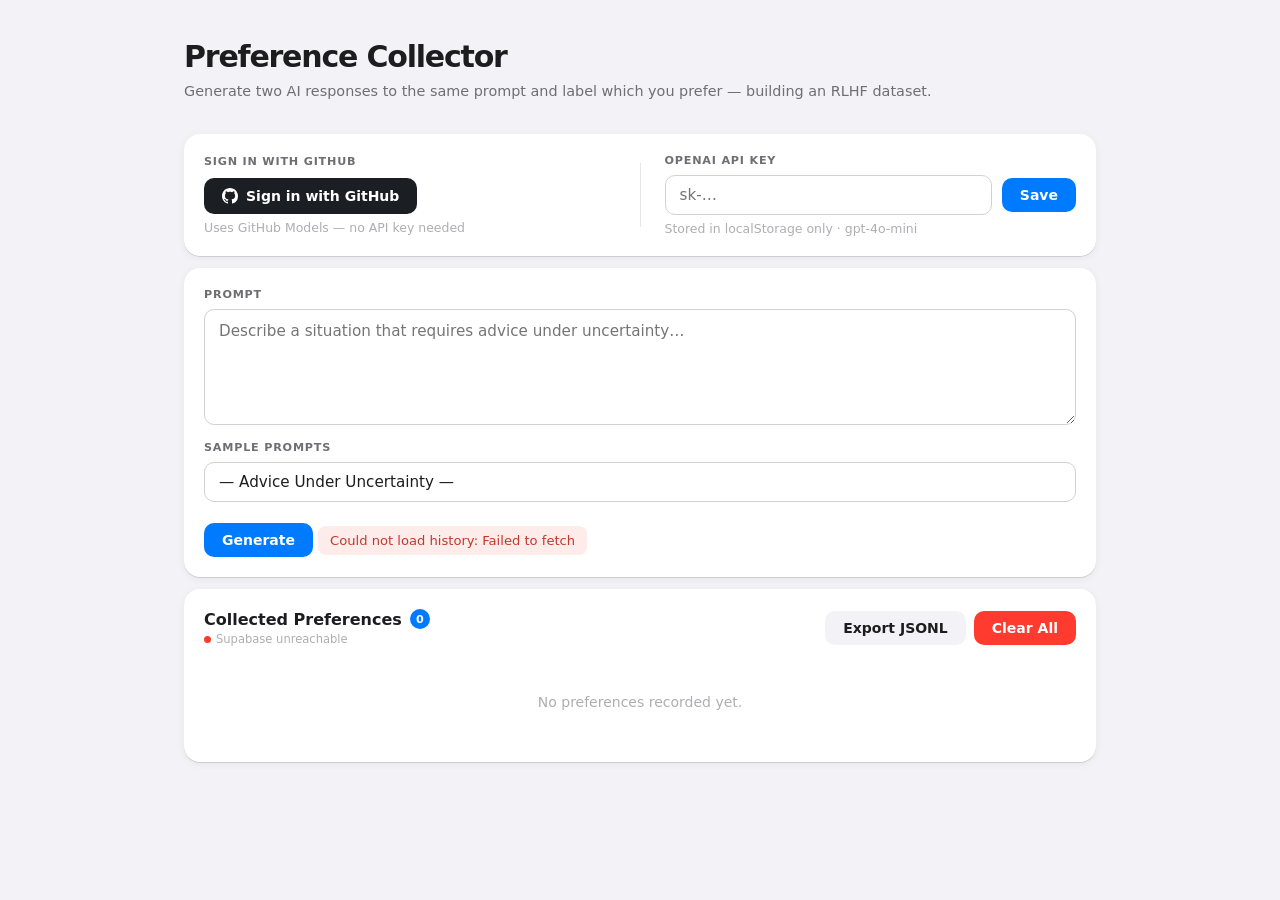
==== commit 6c71d334: "Add live Supabase connection indicator to history header" ====
--- a/index.html
+++ b/index.html
@@ -46,38 +46,55 @@
 
     @media (prefers-color-scheme: dark) {
       :root {
-        --bg:             #000000;
+        /* Surfaces — layered grays, not pure black */
+        --bg:             #111111;
         --card-bg:        #1c1c1e;
-        --card-bg-2:      #2c2c2e;
-        --text-primary:   #ffffff;
-        --text-secondary: #aeaeb2;
+        --card-bg-2:      #242426;
+
+        /* Text — off-white reduces glare on extended use */
+        --text-primary:   #f5f5f7;
+        --text-secondary: #98989d;
         --text-muted:     #636366;
-        --text-faint:     #3a3a3c;
-        --border:         #38383a;
+        --text-faint:     #48484a;
+
+        /* Borders */
+        --border:         #3a3a3c;
         --border-light:   #2c2c2e;
-        --separator:      #2c2c2e;
+        --separator:      #222224;
+
+        /* System accent colors (lighter/desaturated for dark bg) */
         --accent:         #0a84ff;
         --accent-hover:   #409cff;
         --green:          #30d158;
         --red:            #ff453a;
         --red-hover:      #ff6961;
         --purple:         #bf5af2;
+
+        /* Controls */
         --input-bg:       #2c2c2e;
         --btn-2-bg:       #2c2c2e;
         --btn-2-hover:    #3a3a3c;
         --gh-bg:          #2c2c2e;
         --gh-hover:       #3a3a3c;
-        --pill-bg:        #0a2e1a;
-        --winner-bg:      #0a2e1a;
-        --status-load-bg: #2d2200; --status-load-fg: #ffd60a;
-        --status-ok-bg:   #0a2e1a; --status-ok-fg:   #30d158;
-        --status-err-bg:  #2e0a0a; --status-err-fg:  #ff453a;
-        --badge-a-bg:     #001433;
-        --badge-b-bg:     #1e0033;
-        --badge-tie-bg:   #2c2c2e; --badge-tie-fg: #aeaeb2;
-        --pref-a-hover:   #001433;
-        --pref-b-hover:   #1e0033;
-        --pref-tie-hover: #2c2c2e;
+
+        /* Tinted surfaces — rgba so they layer naturally */
+        --pill-bg:        rgba(48, 209, 88, 0.12);
+        --winner-bg:      rgba(48, 209, 88, 0.10);
+
+        /* Status backgrounds as subtle tints */
+        --status-load-bg: rgba(255, 214, 10, 0.12); --status-load-fg: #ffd60a;
+        --status-ok-bg:   rgba(48, 209, 88, 0.12);  --status-ok-fg:   #30d158;
+        --status-err-bg:  rgba(255, 69, 58, 0.12);  --status-err-fg:  #ff6961;
+
+        /* Badge tints */
+        --badge-a-bg:     rgba(10, 132, 255, 0.18);
+        --badge-b-bg:     rgba(191, 90, 242, 0.18);
+        --badge-tie-bg:   rgba(255, 255, 255, 0.08); --badge-tie-fg: #98989d;
+
+        /* Pref button hover tints */
+        --pref-a-hover:   rgba(10, 132, 255, 0.12);
+        --pref-b-hover:   rgba(191, 90, 242, 0.12);
+        --pref-tie-hover: rgba(255, 255, 255, 0.06);
       }
     }
 
@@ -411,6 +428,33 @@
       font-size: 0.875rem;
       color: var(--text-muted);
     }
+
+    /* ── DB status indicator ─────────────────────────────── */
+    .db-status {
+      display: flex;
+      align-items: center;
+      gap: 5px;
+      font-size: 0.72rem;
+      color: var(--text-muted);
+      margin-top: 3px;
+    }
+
+    .db-dot {
+      width: 7px;
+      height: 7px;
+      border-radius: 50%;
+      background: var(--text-faint);
+      flex-shrink: 0;
+      transition: background 0.3s;
+    }
+    .db-dot.connected  { background: var(--green); }
+    .db-dot.syncing    { background: var(--accent); animation: pulse 1s ease-in-out infinite; }
+    .db-dot.error      { background: var(--red); }
+
+    @keyframes pulse {
+      0%, 100% { opacity: 1; }
+      50%       { opacity: 0.35; }
+    }
   </style>
 </head>
 <body>
@@ -506,9 +550,15 @@
 <!-- History -->
 <div class="card">
   <div class="section-header">
-    <div class="section-title">
-      Collected Preferences
-      <span class="count-badge" id="countBadge">0</span>
+    <div>
+      <div class="section-title">
+        Collected Preferences
+        <span class="count-badge" id="countBadge">0</span>
+      </div>
+      <div class="db-status">
+        <span class="db-dot" id="dbDot"></span>
+        <span id="dbLabel">Connecting…</span>
+      </div>
     </div>
     <div style="display:flex; gap:8px;">
       <button class="btn btn-secondary" onclick="exportJSONL()">Export JSONL</button>
@@ -681,11 +731,14 @@
   });
 
   setStatus('<span class="spinner"></span> Loading history…', 'loading');
+  setDbStatus('syncing', 'Connecting to Supabase…');
   try {
     history = await loadFromSupabase();
     setStatus(`Loaded ${history.length} entries.`, 'success');
+    setDbStatus('connected', 'Supabase · ' + history.length + ' rows');
   } catch (e) {
     setStatus('Could not load history: ' + e.message, 'error');
+    setDbStatus('error', 'Supabase unreachable');
   }
   renderHistory();
 })();
@@ -707,6 +760,13 @@
   el.innerHTML = html;
   el.className = 'status-' + type;
   el.classList.remove('hidden');
+}
+
+function setDbStatus(state, label) {
+  const dot = document.getElementById('dbDot');
+  const lbl = document.getElementById('dbLabel');
+  dot.className = 'db-dot ' + state;
+  lbl.textContent = label;
 }
 
 function esc(s) {
@@ -833,15 +893,18 @@
 
   currentSession = null;
   setStatus('<span class="spinner"></span> Saving…', 'loading');
+  setDbStatus('syncing', 'Saving to Supabase…');
 
   saveToSupabase(record)
     .then(() => {
       history.unshift(record);
       renderHistory();
       setStatus(`Preference saved. Ready for the next prompt.`, 'success');
+      setDbStatus('connected', 'Supabase · ' + history.length + ' rows');
     })
     .catch(e => {
       setStatus(`Save failed: ${e.message}`, 'error');
+      setDbStatus('error', 'Supabase unreachable');
       document.querySelectorAll('.pref-btn').forEach(b => b.disabled = false);
     });
 }
@@ -896,13 +959,16 @@
 async function clearAll() {
   if (!confirm('Delete all preferences from Supabase? This cannot be undone.')) return;
   setStatus('<span class="spinner"></span> Deleting…', 'loading');
+  setDbStatus('syncing', 'Deleting from Supabase…');
   try {
     await deleteFromSupabase();
     history = [];
     renderHistory();
     setStatus('All preferences deleted.', 'success');
+    setDbStatus('connected', 'Supabase · 0 rows');
   } catch (e) {
     setStatus('Delete failed: ' + e.message, 'error');
+    setDbStatus('error', 'Supabase unreachable');
   }
 }
 </script>
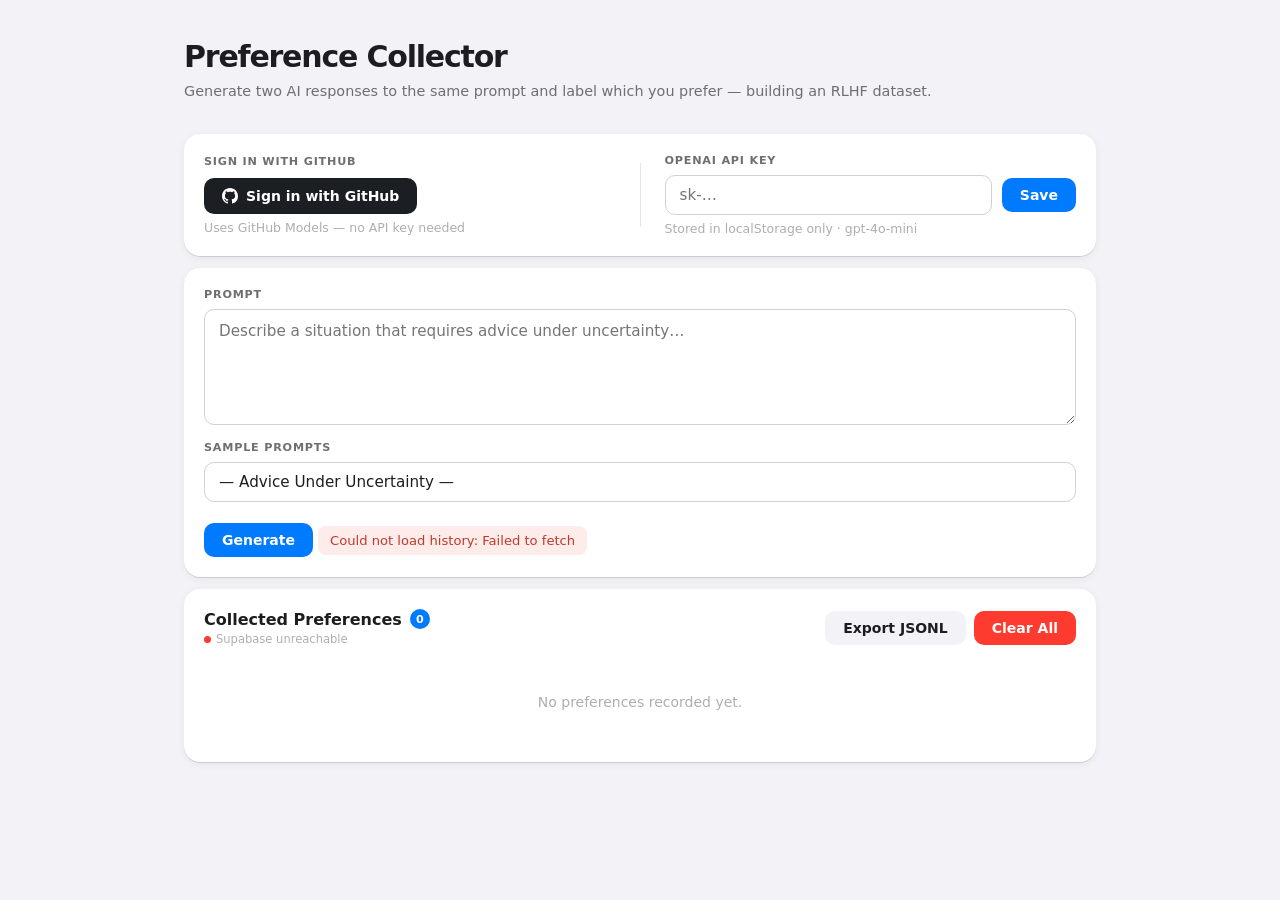
==== commit df901feb: "Refactor monolithic index.html into layered modules Split ~974-line single file into four ES modules" ====
--- a/index.html
+++ b/index.html
@@ -5,457 +5,7 @@
   <meta name="viewport" content="width=device-width, initial-scale=1.0">
   <meta name="color-scheme" content="light dark">
   <title>RLHF Preference Collector</title>
-  <style>
-    *, *::before, *::after { box-sizing: border-box; margin: 0; padding: 0; }
-
-    /* ── Design tokens ───────────────────────────────────── */
-    :root {
-      --bg:             #f2f2f7;
-      --card-bg:        #ffffff;
-      --card-bg-2:      #fafafa;
-      --text-primary:   #1d1d1f;
-      --text-secondary: #6e6e73;
-      --text-muted:     #aeaeb2;
-      --text-faint:     #c7c7cc;
-      --border:         #d1d1d6;
-      --border-light:   #e5e5ea;
-      --separator:      #f2f2f7;
-      --accent:         #007AFF;
-      --accent-hover:   #0071e3;
-      --green:          #34C759;
-      --red:            #FF3B30;
-      --red-hover:      #e0352b;
-      --purple:         #AF52DE;
-      --input-bg:       #ffffff;
-      --btn-2-bg:       #f2f2f7;
-      --btn-2-hover:    #e5e5ea;
-      --gh-bg:          #1b1f24;
-      --gh-hover:       #32383f;
-      --pill-bg:        #f0fdf4;
-      --winner-bg:      #f0fdf4;
-      --status-load-bg: #fff8e6; --status-load-fg: #7d5a00;
-      --status-ok-bg:   #e8faf0; --status-ok-fg:   #1a6b35;
-      --status-err-bg:  #fdecea; --status-err-fg:  #c0392b;
-      --badge-a-bg:     #e8f3ff;
-      --badge-b-bg:     #f3e8ff;
-      --badge-tie-bg:   #f2f2f7; --badge-tie-fg: #636366;
-      --pref-a-hover:   #f0f7ff;
-      --pref-b-hover:   #f9f0ff;
-      --pref-tie-hover: #f5f5f7;
-    }
-
-    @media (prefers-color-scheme: dark) {
-      :root {
-        /* Surfaces — layered grays, not pure black */
-        --bg:             #111111;
-        --card-bg:        #1c1c1e;
-        --card-bg-2:      #242426;
-
-        /* Text — off-white reduces glare on extended use */
-        --text-primary:   #f5f5f7;
-        --text-secondary: #98989d;
-        --text-muted:     #636366;
-        --text-faint:     #48484a;
-
-        /* Borders */
-        --border:         #3a3a3c;
-        --border-light:   #2c2c2e;
-        --separator:      #222224;
-
-        /* System accent colors (lighter/desaturated for dark bg) */
-        --accent:         #0a84ff;
-        --accent-hover:   #409cff;
-        --green:          #30d158;
-        --red:            #ff453a;
-        --red-hover:      #ff6961;
-        --purple:         #bf5af2;
-
-        /* Controls */
-        --input-bg:       #2c2c2e;
-        --btn-2-bg:       #2c2c2e;
-        --btn-2-hover:    #3a3a3c;
-        --gh-bg:          #2c2c2e;
-        --gh-hover:       #3a3a3c;
-
-        /* Tinted surfaces — rgba so they layer naturally */
-        --pill-bg:        rgba(48, 209, 88, 0.12);
-        --winner-bg:      rgba(48, 209, 88, 0.10);
-
-        /* Status backgrounds as subtle tints */
-        --status-load-bg: rgba(255, 214, 10, 0.12); --status-load-fg: #ffd60a;
-        --status-ok-bg:   rgba(48, 209, 88, 0.12);  --status-ok-fg:   #30d158;
-        --status-err-bg:  rgba(255, 69, 58, 0.12);  --status-err-fg:  #ff6961;
-
-        /* Badge tints */
-        --badge-a-bg:     rgba(10, 132, 255, 0.18);
-        --badge-b-bg:     rgba(191, 90, 242, 0.18);
-        --badge-tie-bg:   rgba(255, 255, 255, 0.08); --badge-tie-fg: #98989d;
-
-        /* Pref button hover tints */
-        --pref-a-hover:   rgba(10, 132, 255, 0.12);
-        --pref-b-hover:   rgba(191, 90, 242, 0.12);
-        --pref-tie-hover: rgba(255, 255, 255, 0.06);
-      }
-    }
-
-    body {
-      font-family: -apple-system, BlinkMacSystemFont, "Segoe UI", system-ui, sans-serif;
-      -webkit-font-smoothing: antialiased;
-      background: var(--bg);
-      color: var(--text-primary);
-      max-width: 960px;
-      margin: 0 auto;
-      padding: 40px 24px 64px;
-    }
-
-    /* ── Page header ────────────────────────────────────── */
-    .page-header { margin-bottom: 32px; }
-    .page-header h1 {
-      font-size: 1.875rem;
-      font-weight: 700;
-      letter-spacing: -0.04em;
-      line-height: 1.15;
-      color: var(--text-primary);
-    }
-    .page-header p {
-      margin-top: 6px;
-      font-size: 0.9rem;
-      color: var(--text-secondary);
-      line-height: 1.5;
-    }
-
-    /* ── Cards ──────────────────────────────────────────── */
-    .card {
-      background: var(--card-bg);
-      border-radius: 16px;
-      padding: 20px;
-      margin-bottom: 12px;
-      box-shadow: 0 1px 0 rgba(0,0,0,0.12), 0 2px 8px rgba(0,0,0,0.06);
-    }
-
-    /* ── Labels ─────────────────────────────────────────── */
-    label {
-      display: block;
-      font-size: 0.7rem;
-      font-weight: 700;
-      text-transform: uppercase;
-      letter-spacing: 0.07em;
-      color: var(--text-secondary);
-      margin-bottom: 8px;
-    }
-
-    /* ── Inputs ─────────────────────────────────────────── */
-    input[type="password"], textarea, select {
-      width: 100%;
-      padding: 10px 14px;
-      border: 1px solid var(--border);
-      border-radius: 10px;
-      font-size: 0.95rem;
-      font-family: inherit;
-      color: var(--text-primary);
-      background: var(--input-bg);
-      transition: border-color 0.15s, box-shadow 0.15s;
-      -webkit-appearance: none;
-      appearance: none;
-    }
-
-    input[type="password"]:focus, textarea:focus, select:focus {
-      outline: none;
-      border-color: var(--accent);
-      box-shadow: 0 0 0 3px rgba(10, 132, 255, 0.2);
-    }
-
-    textarea { resize: vertical; line-height: 1.55; }
-
-    /* ── Buttons ─────────────────────────────────────────── */
-    .btn {
-      padding: 9px 18px;
-      border-radius: 10px;
-      border: none;
-      cursor: pointer;
-      font-size: 0.875rem;
-      font-weight: 600;
-      font-family: inherit;
-      white-space: nowrap;
-      transition: background 0.15s, opacity 0.15s;
-    }
-
-    .btn-primary { background: var(--accent); color: #fff; }
-    .btn-primary:hover { background: var(--accent-hover); }
-    .btn-primary:disabled { opacity: 0.4; cursor: not-allowed; }
-
-    .btn-secondary { background: var(--btn-2-bg); color: var(--text-primary); }
-    .btn-secondary:hover { background: var(--btn-2-hover); }
-
-    .btn-danger { background: var(--red); color: #fff; }
-    .btn-danger:hover { background: var(--red-hover); }
-
-    /* ── Utility ─────────────────────────────────────────── */
-    .row { display: flex; gap: 10px; align-items: center; }
-    .row input { flex: 1; }
-    .hidden { display: none; }
-
-    /* ── Status pill ─────────────────────────────────────── */
-    #status {
-      display: inline-flex;
-      align-items: center;
-      gap: 6px;
-      padding: 7px 12px;
-      border-radius: 8px;
-      font-size: 0.82rem;
-      font-weight: 500;
-      margin-top: 12px;
-    }
-    .status-loading { background: var(--status-load-bg); color: var(--status-load-fg); }
-    .status-success { background: var(--status-ok-bg);   color: var(--status-ok-fg); }
-    .status-error   { background: var(--status-err-bg);  color: var(--status-err-fg); }
-
-    /* ── Spinner ─────────────────────────────────────────── */
-    .spinner {
-      display: inline-block;
-      width: 11px; height: 11px;
-      border: 2px solid rgba(128,128,128,0.3);
-      border-top-color: currentColor;
-      border-radius: 50%;
-      animation: spin 0.6s linear infinite;
-      vertical-align: middle;
-      flex-shrink: 0;
-    }
-    @keyframes spin { to { transform: rotate(360deg); } }
-
-    /* ── Auth ────────────────────────────────────────────── */
-    .auth-grid {
-      display: grid;
-      grid-template-columns: 1fr 1px 1fr;
-      gap: 24px;
-      align-items: center;
-    }
-    .auth-sep { background: var(--border-light); height: 64px; align-self: center; }
-
-    .gh-btn {
-      display: inline-flex;
-      align-items: center;
-      gap: 8px;
-      padding: 10px 18px;
-      background: var(--gh-bg);
-      color: #fff;
-      border: none;
-      border-radius: 10px;
-      cursor: pointer;
-      font-size: 0.875rem;
-      font-weight: 600;
-      font-family: inherit;
-      transition: background 0.15s;
-    }
-    .gh-btn:hover { background: var(--gh-hover); }
-    .gh-btn svg { width: 16px; height: 16px; fill: white; flex-shrink: 0; }
-
-    .user-pill {
-      display: inline-flex;
-      align-items: center;
-      gap: 8px;
-      padding: 5px 14px 5px 5px;
-      background: var(--pill-bg);
-      border: 1px solid var(--green);
-      border-radius: 999px;
-      font-size: 0.875rem;
-      font-weight: 500;
-      color: var(--text-primary);
-    }
-    .user-pill img { width: 26px; height: 26px; border-radius: 50%; }
-
-    .logout-btn {
-      background: none; border: none; cursor: pointer;
-      color: var(--text-muted); font-size: 0.78rem; padding: 0;
-      margin-left: 4px; font-family: inherit;
-    }
-    .logout-btn:hover { color: var(--red); }
-
-    /* ── Prompt card ─────────────────────────────────────── */
-    .prompt-stack { display: flex; flex-direction: column; gap: 12px; }
-
-    /* ── Response cards ──────────────────────────────────── */
-    .responses-grid {
-      display: grid;
-      grid-template-columns: 1fr 1fr;
-      gap: 12px;
-      margin-bottom: 16px;
-    }
-
-    .response-card {
-      background: var(--card-bg-2);
-      border: 1.5px solid var(--border-light);
-      border-radius: 12px;
-      padding: 16px;
-      min-height: 200px;
-      display: flex;
-      flex-direction: column;
-      gap: 10px;
-      transition: border-color 0.2s, background 0.2s, opacity 0.2s;
-    }
-    .response-card.winner { border-color: var(--green); background: var(--winner-bg); }
-    .response-card.loser  { opacity: 0.45; }
-
-    .response-label {
-      font-size: 0.7rem;
-      font-weight: 700;
-      text-transform: uppercase;
-      letter-spacing: 0.07em;
-      color: var(--text-muted);
-    }
-
-    .response-text {
-      white-space: pre-wrap;
-      font-size: 0.9rem;
-      line-height: 1.65;
-      color: var(--text-primary);
-      flex: 1;
-    }
-
-    .meta {
-      font-size: 0.7rem;
-      color: var(--text-faint);
-      line-height: 1.4;
-    }
-
-    /* ── Preference buttons ──────────────────────────────── */
-    .pref-row {
-      display: flex;
-      gap: 10px;
-      justify-content: center;
-      padding: 4px 0 2px;
-    }
-
-    .pref-btn {
-      padding: 11px 36px;
-      border-radius: 12px;
-      border: 1.5px solid var(--border-light);
-      cursor: pointer;
-      font-size: 0.9rem;
-      font-weight: 600;
-      font-family: inherit;
-      background: var(--card-bg);
-      color: var(--text-secondary);
-      transition: background 0.15s, border-color 0.15s;
-    }
-    .pref-btn:disabled { opacity: 0.3; cursor: not-allowed; }
-    .pref-btn.a   { border-color: var(--accent);  color: var(--accent); }
-    .pref-btn.a:hover:not(:disabled)   { background: var(--pref-a-hover); }
-    .pref-btn.b   { border-color: var(--purple);  color: var(--purple); }
-    .pref-btn.b:hover:not(:disabled)   { background: var(--pref-b-hover); }
-    .pref-btn.tie { border-color: var(--text-muted); color: var(--text-muted); }
-    .pref-btn.tie:hover:not(:disabled) { background: var(--pref-tie-hover); }
-
-    /* ── History ─────────────────────────────────────────── */
-    .section-header {
-      display: flex;
-      justify-content: space-between;
-      align-items: center;
-      margin-bottom: 16px;
-    }
-
-    .section-title {
-      display: flex;
-      align-items: center;
-      gap: 8px;
-      font-size: 1rem;
-      font-weight: 600;
-      color: var(--text-primary);
-    }
-
-    .count-badge {
-      display: inline-flex;
-      align-items: center;
-      justify-content: center;
-      min-width: 20px;
-      height: 20px;
-      padding: 0 6px;
-      background: var(--accent);
-      color: white;
-      border-radius: 999px;
-      font-size: 0.7rem;
-      font-weight: 700;
-    }
-
-    .history-list { display: flex; flex-direction: column; }
-
-    .history-entry {
-      padding: 12px 0;
-      border-bottom: 1px solid var(--separator);
-      display: flex;
-      align-items: baseline;
-      gap: 10px;
-    }
-    .history-entry:last-child { border-bottom: none; padding-bottom: 0; }
-    .history-entry:first-child { padding-top: 0; }
-
-    .history-prompt {
-      flex: 1;
-      font-size: 0.875rem;
-      font-weight: 500;
-      color: var(--text-primary);
-      line-height: 1.4;
-    }
-
-    .history-meta {
-      display: flex;
-      align-items: center;
-      gap: 8px;
-      flex-shrink: 0;
-    }
-
-    .pref-label {
-      display: inline-block;
-      padding: 3px 9px;
-      border-radius: 6px;
-      font-size: 0.72rem;
-      font-weight: 700;
-      letter-spacing: 0.02em;
-    }
-    .pref-label.A   { background: var(--badge-a-bg);   color: var(--accent); }
-    .pref-label.B   { background: var(--badge-b-bg);   color: var(--purple); }
-    .pref-label.tie { background: var(--badge-tie-bg); color: var(--badge-tie-fg); }
-
-    .history-time {
-      font-size: 0.72rem;
-      color: var(--text-faint);
-      white-space: nowrap;
-    }
-
-    .empty-state {
-      text-align: center;
-      padding: 32px 0;
-      font-size: 0.875rem;
-      color: var(--text-muted);
-    }
-
-    /* ── DB status indicator ─────────────────────────────── */
-    .db-status {
-      display: flex;
-      align-items: center;
-      gap: 5px;
-      font-size: 0.72rem;
-      color: var(--text-muted);
-      margin-top: 3px;
-    }
-
-    .db-dot {
-      width: 7px;
-      height: 7px;
-      border-radius: 50%;
-      background: var(--text-faint);
-      flex-shrink: 0;
-      transition: background 0.3s;
-    }
-    .db-dot.connected  { background: var(--green); }
-    .db-dot.syncing    { background: var(--accent); animation: pulse 1s ease-in-out infinite; }
-    .db-dot.error      { background: var(--red); }
-
-    @keyframes pulse {
-      0%, 100% { opacity: 1; }
-      50%       { opacity: 0.35; }
-    }
-  </style>
+  <link rel="stylesheet" href="styles.css">
 </head>
 <body>
 
@@ -472,7 +22,7 @@
       <span class="user-pill">
         <img id="ghAvatar" src="" alt="">
         <span id="ghUsername"></span>
-        <button class="logout-btn" onclick="logout()">Sign out</button>
+        <button class="logout-btn" id="logoutBtn">Sign out</button>
       </span>
       <span style="font-size:0.8rem; color:#aeaeb2;">Using GitHub Models · gpt-4o-mini</span>
     </div>
@@ -482,7 +32,7 @@
     <div class="auth-grid">
       <div>
         <label>Sign in with GitHub</label>
-        <button class="gh-btn" onclick="startLogin()" style="margin-top:2px;">
+        <button class="gh-btn" id="loginBtn" style="margin-top:2px;">
           <svg viewBox="0 0 16 16"><path d="M8 0C3.58 0 0 3.58 0 8c0 3.54 2.29 6.53 5.47 7.59.4.07.55-.17.55-.38 0-.19-.01-.82-.01-1.49-2.01.37-2.53-.49-2.69-.94-.09-.23-.48-.94-.82-1.13-.28-.15-.68-.52-.01-.53.63-.01 1.08.58 1.23.82.72 1.21 1.87.87 2.33.66.07-.52.28-.87.51-1.07-1.78-.2-3.64-.89-3.64-3.95 0-.87.31-1.59.82-2.15-.08-.2-.36-1.02.08-2.12 0 0 .67-.21 2.2.82.64-.18 1.32-.27 2-.27.68 0 1.36.09 2 .27 1.53-1.04 2.2-.82 2.2-.82.44 1.1.16 1.92.08 2.12.51.56.82 1.27.82 2.15 0 3.07-1.87 3.75-3.65 3.95.29.25.54.73.54 1.48 0 1.07-.01 1.93-.01 2.2 0 .21.15.46.55.38A8.013 8.013 0 0016 8c0-4.42-3.58-8-8-8z"/></svg>
           Sign in with GitHub
         </button>
@@ -495,7 +45,7 @@
         <label>OpenAI API Key</label>
         <div class="row" style="margin-top:2px;">
           <input type="password" id="apiKey" placeholder="sk-…">
-          <button class="btn btn-primary" onclick="saveKey()">Save</button>
+          <button class="btn btn-primary" id="saveKeyBtn">Save</button>
         </div>
         <div style="margin-top:6px; font-size:0.78rem; color:#aeaeb2;">Stored in localStorage only · gpt-4o-mini</div>
       </div>
@@ -513,13 +63,13 @@
 
     <div>
       <label>Sample Prompts</label>
-      <select id="promptSelect" onchange="loadSample()">
+      <select id="promptSelect">
         <option value="">— Advice Under Uncertainty —</option>
       </select>
     </div>
 
     <div>
-      <button class="btn btn-primary" id="genBtn" onclick="generate()">Generate</button>
+      <button class="btn btn-primary" id="genBtn">Generate</button>
       <div id="status" class="hidden"></div>
     </div>
   </div>
@@ -541,9 +91,9 @@
   </div>
 
   <div class="pref-row" id="prefRow">
-    <button class="pref-btn a"   onclick="prefer('A')">Prefer A</button>
-    <button class="pref-btn tie" onclick="prefer('tie')">Tie</button>
-    <button class="pref-btn b"   onclick="prefer('B')">Prefer B</button>
+    <button class="pref-btn a"   data-pref="A">Prefer A</button>
+    <button class="pref-btn tie" data-pref="tie">Tie</button>
+    <button class="pref-btn b"   data-pref="B">Prefer B</button>
   </div>
 </div>
 
@@ -561,8 +111,8 @@
       </div>
     </div>
     <div style="display:flex; gap:8px;">
-      <button class="btn btn-secondary" onclick="exportJSONL()">Export JSONL</button>
-      <button class="btn btn-danger"    onclick="clearAll()">Clear All</button>
+      <button class="btn btn-secondary" id="exportBtn">Export JSONL</button>
+      <button class="btn btn-danger"    id="clearBtn">Clear All</button>
     </div>
   </div>
   <div class="history-list" id="historyList">
@@ -570,407 +120,6 @@
   </div>
 </div>
 
-<script>
-// ── Sample Prompts ────────────────────────────────────────────────────────────
-const PROMPTS = [
-  "My startup has a chance to raise funding from a VC with well-known ethical controversies, but we need the money to survive another six months. What should I do?",
-  "I'm two years into a PhD program and rapid AI progress is making my research direction feel irrelevant. Should I drop out and join an AI startup?",
-  "I found a serious bug in my friend's code right before their big client demo. Telling them will cause panic; staying quiet risks a public failure. What should I do?",
-  "I have two job offers: one pays 30% more but the product feels meaningless, the other pays less but works on climate change. How should I choose?",
-  "My manager consistently takes credit for my work in team meetings. I need a promotion in the next review cycle. How do I handle this without destroying the relationship?",
-  "A colleague confided that they're quietly job hunting. My manager would definitely want to know. Should I tell them?",
-  "I built an AI tool that performs well in testing but I'm not confident it's safe at scale. My company is pressuring me to ship it now. What do I do?",
-  "A close friend wants to borrow a significant amount of money. I have it, but based on past patterns I don't think they'll repay it. Should I lend it?",
-  "I witnessed a minor safety violation at work—probably harmless, but it could be serious. Reporting it might cost my colleague their job. What should I do?",
-  "My professor gave me feedback I strongly disagree with. Should I push back openly or accept the grade and move on?",
-  "I have access to a dataset that could significantly advance my research, but I'm not certain the data was collected with proper consent. Should I use it?",
-  "My team built a classifier with 95% accuracy. A healthcare client wants to deploy it in a high-stakes medical triage setting. Should I support this?",
-  "I was offered co-authorship on a paper where my contribution was small and mostly done months ago. Is it ethical to accept?",
-  "A colleague asks me to write them a strong recommendation for a senior role I genuinely think they're not ready for. What do I say?",
-  "I discovered that a widely-used open-source AI model produces biased outputs in a specific domain. Publishing my findings could harm the reputation of the researchers who built it. What should I do?",
-  "My side project is growing fast but scaling it requires compute costs I can't personally cover. Should I monetize it, seek funding, or let it die?",
-  "I received a high-paying offer to work on AI at a defense contractor. The work would be technically impressive but ethically complex. Should I take it?",
-  "A user of my consumer app appears to be in a mental health crisis based on their messages. My app has no mental health features and no support infrastructure. Do I intervene?",
-  "I'm close to a research breakthrough, but the direction now feels disconnected from the values that motivated me to start. Should I push through or pivot?",
-  "My team wants to A/B test a product change that I believe will improve our metrics but will also subtly nudge users toward more spending. Should I raise this concern?",
-  "A junior engineer on my team made an honest mistake that caused a production outage. My VP is asking directly who is responsible. What do I say?",
-  "I'm considering using an AI to write my cover letter for a competitive job application. Is this dishonest, or just using available tools like everyone else?",
-  "My company's AI product works well for most users but I've found it consistently underperforms for non-English speakers. Fixing it would delay the launch. What should I do?",
-];
-
-// ── GitHub OAuth ──────────────────────────────────────────────────────────────
-const GH_CLIENT_ID  = 'Ov23liv9vcDu4xC3VpWO';
-const GH_PROXY_URL  = 'https://cors-proxy.jonasneves.workers.dev';
-const GH_MODELS_URL = 'https://models.inference.ai.azure.com/chat/completions';
-const GH_STORAGE    = 'lab6-auth';
-
-function getGHAuth() {
-  try { return JSON.parse(localStorage.getItem(GH_STORAGE)); } catch { return null; }
-}
-
-function startLogin() {
-  const state = crypto.randomUUID();
-  sessionStorage.setItem('oauth_state', state);
-  const params = new URLSearchParams({
-    client_id: GH_CLIENT_ID,
-    redirect_uri: window.location.origin + '/aipi590-lab6/',
-    scope: 'read:user',
-    state,
-  });
-  window.location.href = 'https://github.com/login/oauth/authorize?' + params;
-}
-
-async function handleCallback() {
-  const params = new URLSearchParams(window.location.search);
-  const code  = params.get('code');
-  const state = params.get('state');
-  if (!code || !state) return;
-
-  const storedState = sessionStorage.getItem('oauth_state');
-  sessionStorage.removeItem('oauth_state');
-  window.history.replaceState({}, '', window.location.pathname);
-
-  if (state !== storedState) throw new Error('State mismatch');
-
-  const res = await fetch(GH_PROXY_URL + '/token', {
-    method: 'POST',
-    headers: { 'Content-Type': 'application/json' },
-    body: JSON.stringify({ client_id: GH_CLIENT_ID, code, redirect_uri: window.location.origin + '/aipi590-lab6/' }),
-  });
-  const data = await res.json();
-  if (data.error || !data.access_token) throw new Error(data.error_description || 'Login failed');
-
-  localStorage.setItem(GH_STORAGE, JSON.stringify({ token: data.access_token, user: data.user }));
-  renderAuthState();
-}
-
-function logout() {
-  localStorage.removeItem(GH_STORAGE);
-  renderAuthState();
-}
-
-function renderAuthState() {
-  const auth = getGHAuth();
-  document.getElementById('ghLoggedIn').classList.toggle('hidden', !auth);
-  document.getElementById('ghLoggedOut').classList.toggle('hidden', !!auth);
-  if (auth?.user) {
-    document.getElementById('ghAvatar').src = auth.user.avatar_url;
-    document.getElementById('ghUsername').textContent = auth.user.login;
-  }
-}
-
-if (window.location.search.includes('code=')) {
-  handleCallback().catch(e => console.error('[auth]', e.message));
-}
-
-// ── Supabase ──────────────────────────────────────────────────────────────────
-const SUPABASE_URL = 'https://mkjwvkaasuhdgmgdgmvc.supabase.co';
-const SUPABASE_KEY = 'sb_publishable_py30014paACSfymw9BNoUQ_Ppysqtpx';
-
-async function sbFetch(path, options = {}) {
-  const res = await fetch(`${SUPABASE_URL}/rest/v1/${path}`, {
-    ...options,
-    headers: {
-      'apikey': SUPABASE_KEY,
-      'Authorization': `Bearer ${SUPABASE_KEY}`,
-      'Content-Type': 'application/json',
-      ...(options.headers || {}),
-    },
-  });
-  if (!res.ok) {
-    const err = await res.json().catch(() => ({}));
-    throw new Error(err.message || `Supabase HTTP ${res.status}`);
-  }
-  return res;
-}
-
-async function loadFromSupabase() {
-  const res = await sbFetch('preferences?select=*&order=created_at.desc', {
-    headers: { 'Prefer': 'return=representation' },
-  });
-  return res.json();
-}
-
-async function saveToSupabase(record) {
-  await sbFetch('preferences', {
-    method: 'POST',
-    headers: { 'Prefer': 'return=minimal' },
-    body: JSON.stringify({
-      prompt:     record.prompt,
-      response_a: record.response_a,
-      response_b: record.response_b,
-      preference: record.preference,
-      chosen:     record.chosen,
-      rejected:   record.rejected,
-      metadata:   record.metadata,
-    }),
-  });
-}
-
-async function deleteFromSupabase() {
-  await sbFetch('preferences?id=gte.0', { method: 'DELETE' });
-}
-
-// ── State ─────────────────────────────────────────────────────────────────────
-let currentSession = null;
-let history = [];
-
-// ── Init ──────────────────────────────────────────────────────────────────────
-(async function init() {
-  renderAuthState();
-
-  const savedKey = localStorage.getItem('rlhf_api_key');
-  if (savedKey) document.getElementById('apiKey').value = savedKey;
-
-  const sel = document.getElementById('promptSelect');
-  PROMPTS.forEach((p, i) => {
-    const opt = document.createElement('option');
-    opt.value = p;
-    opt.textContent = `${i + 1}. ${p.slice(0, 72)}…`;
-    sel.appendChild(opt);
-  });
-
-  setStatus('<span class="spinner"></span> Loading history…', 'loading');
-  setDbStatus('syncing', 'Connecting to Supabase…');
-  try {
-    history = await loadFromSupabase();
-    setStatus(`Loaded ${history.length} entries.`, 'success');
-    setDbStatus('connected', 'Supabase · ' + history.length + ' rows');
-  } catch (e) {
-    setStatus('Could not load history: ' + e.message, 'error');
-    setDbStatus('error', 'Supabase unreachable');
-  }
-  renderHistory();
-})();
-
-// ── Helpers ───────────────────────────────────────────────────────────────────
-function saveKey() {
-  const k = document.getElementById('apiKey').value.trim();
-  localStorage.setItem('rlhf_api_key', k);
-  setStatus('OpenAI key saved.', 'success');
-}
-
-function loadSample() {
-  const v = document.getElementById('promptSelect').value;
-  if (v) document.getElementById('promptInput').value = v;
-}
-
-function setStatus(html, type) {
-  const el = document.getElementById('status');
-  el.innerHTML = html;
-  el.className = 'status-' + type;
-  el.classList.remove('hidden');
-}
-
-function setDbStatus(state, label) {
-  const dot = document.getElementById('dbDot');
-  const lbl = document.getElementById('dbLabel');
-  dot.className = 'db-dot ' + state;
-  lbl.textContent = label;
-}
-
-function esc(s) {
-  return s.replace(/&/g, '&amp;').replace(/</g, '&lt;').replace(/>/g, '&gt;');
-}
-
-// ── API Call ──────────────────────────────────────────────────────────────────
-async function callAPI(prompt, temperature) {
-  const ghAuth = getGHAuth();
-  const t0 = Date.now();
-
-  let url, token, model;
-  if (ghAuth) {
-    url   = GH_MODELS_URL;
-    token = ghAuth.token;
-    model = 'gpt-4o-mini';
-  } else {
-    url   = 'https://api.openai.com/v1/chat/completions';
-    token = localStorage.getItem('rlhf_api_key') || document.getElementById('apiKey').value.trim();
-    model = 'gpt-4o-mini';
-    if (!token) throw new Error('Sign in with GitHub or enter an OpenAI API key above.');
-  }
-
-  const res = await fetch(url, {
-    method: 'POST',
-    headers: { 'Authorization': `Bearer ${token}`, 'Content-Type': 'application/json' },
-    body: JSON.stringify({ model, max_tokens: 512, temperature, messages: [{ role: 'user', content: prompt }] }),
-  });
-
-  if (!res.ok) {
-    const err = await res.json().catch(() => ({}));
-    throw new Error(err.error?.message || `HTTP ${res.status}`);
-  }
-
-  const data = await res.json();
-  return {
-    text: data.choices[0].message.content,
-    model: data.model,
-    input_tokens: data.usage.prompt_tokens,
-    output_tokens: data.usage.completion_tokens,
-    temperature,
-    latency_ms: Date.now() - t0,
-    timestamp: new Date().toISOString(),
-  };
-}
-
-// ── Generate ──────────────────────────────────────────────────────────────────
-async function generate() {
-  const prompt = document.getElementById('promptInput').value.trim();
-  if (!prompt) {
-    setStatus('Enter a prompt first.', 'error');
-    return;
-  }
-
-  const btn = document.getElementById('genBtn');
-  btn.disabled = true;
-  setStatus('<span class="spinner"></span> Generating two responses…', 'loading');
-  document.getElementById('responsesSection').classList.add('hidden');
-  currentSession = null;
-
-  try {
-    const [resA, resB] = await Promise.all([
-      callAPI(prompt, 0.7),
-      callAPI(prompt, 1.0),
-    ]);
-
-    currentSession = { prompt, resA, resB };
-
-    document.getElementById('textA').textContent = resA.text;
-    document.getElementById('metaA').textContent =
-      `${resA.model} · temp ${resA.temperature} · ${resA.output_tokens} tokens · ${resA.latency_ms}ms`;
-
-    document.getElementById('textB').textContent = resB.text;
-    document.getElementById('metaB').textContent =
-      `${resB.model} · temp ${resB.temperature} · ${resB.output_tokens} tokens · ${resB.latency_ms}ms`;
-
-    document.getElementById('cardA').className = 'response-card';
-    document.getElementById('cardB').className = 'response-card';
-    document.getElementById('responsesSection').classList.remove('hidden');
-    document.querySelectorAll('.pref-btn').forEach(b => b.disabled = false);
-    setStatus('Select your preference below.', 'success');
-  } catch (e) {
-    setStatus('Error: ' + e.message, 'error');
-  } finally {
-    btn.disabled = false;
-  }
-}
-
-// ── Prefer ────────────────────────────────────────────────────────────────────
-function prefer(choice) {
-  if (!currentSession) return;
-  const { prompt, resA, resB } = currentSession;
-
-  if (choice === 'A') {
-    document.getElementById('cardA').className = 'response-card winner';
-    document.getElementById('cardB').className = 'response-card loser';
-  } else if (choice === 'B') {
-    document.getElementById('cardA').className = 'response-card loser';
-    document.getElementById('cardB').className = 'response-card winner';
-  }
-
-  document.querySelectorAll('.pref-btn').forEach(b => b.disabled = true);
-
-  const record = {
-    id: Date.now(),
-    timestamp: new Date().toISOString(),
-    prompt,
-    response_a: resA.text,
-    response_b: resB.text,
-    preference: choice,
-    chosen:   choice === 'A' ? resA.text : choice === 'B' ? resB.text : null,
-    rejected: choice === 'A' ? resB.text : choice === 'B' ? resA.text : null,
-    metadata: {
-      model: resA.model,
-      temp_a: resA.temperature,
-      temp_b: resB.temperature,
-      input_tokens: resA.input_tokens,
-      output_tokens_a: resA.output_tokens,
-      output_tokens_b: resB.output_tokens,
-      latency_a_ms: resA.latency_ms,
-      latency_b_ms: resB.latency_ms,
-    },
-  };
-
-  currentSession = null;
-  setStatus('<span class="spinner"></span> Saving…', 'loading');
-  setDbStatus('syncing', 'Saving to Supabase…');
-
-  saveToSupabase(record)
-    .then(() => {
-      history.unshift(record);
-      renderHistory();
-      setStatus(`Preference saved. Ready for the next prompt.`, 'success');
-      setDbStatus('connected', 'Supabase · ' + history.length + ' rows');
-    })
-    .catch(e => {
-      setStatus(`Save failed: ${e.message}`, 'error');
-      setDbStatus('error', 'Supabase unreachable');
-      document.querySelectorAll('.pref-btn').forEach(b => b.disabled = false);
-    });
-}
-
-// ── Render History ────────────────────────────────────────────────────────────
-function renderHistory() {
-  document.getElementById('countBadge').textContent = history.length;
-  const list = document.getElementById('historyList');
-
-  if (!history.length) {
-    list.innerHTML = '<div class="empty-state">No preferences recorded yet.</div>';
-    return;
-  }
-
-  list.innerHTML = history.map(r => {
-    const label = r.preference === 'tie' ? 'Tie' : 'Preferred ' + r.preference;
-    const time  = r.created_at
-      ? new Date(r.created_at).toLocaleString([], { month: 'short', day: 'numeric', hour: '2-digit', minute: '2-digit' })
-      : r.timestamp?.slice(0, 16).replace('T', ' ');
-    return `
-      <div class="history-entry">
-        <div class="history-prompt">${esc((r.prompt || '').slice(0, 120))}${(r.prompt || '').length > 120 ? '…' : ''}</div>
-        <div class="history-meta">
-          <span class="pref-label ${r.preference}">${label}</span>
-          <span class="history-time">${time}</span>
-        </div>
-      </div>`;
-  }).join('');
-}
-
-// ── Export ────────────────────────────────────────────────────────────────────
-function exportJSONL() {
-  if (!history.length) { setStatus('No data to export yet.', 'error'); return; }
-
-  const lines = history.map(r => JSON.stringify({
-    prompt:     r.prompt,
-    chosen:     r.chosen,
-    rejected:   r.rejected,
-    preference: r.preference,
-    metadata:   r.metadata,
-    timestamp:  r.timestamp,
-  }));
-
-  const blob = new Blob([lines.join('\n')], { type: 'application/jsonl' });
-  const a = document.createElement('a');
-  a.href = URL.createObjectURL(blob);
-  a.download = `rlhf_preferences_${new Date().toISOString().slice(0, 10)}.jsonl`;
-  a.click();
-}
-
-// ── Clear ─────────────────────────────────────────────────────────────────────
-async function clearAll() {
-  if (!confirm('Delete all preferences from Supabase? This cannot be undone.')) return;
-  setStatus('<span class="spinner"></span> Deleting…', 'loading');
-  setDbStatus('syncing', 'Deleting from Supabase…');
-  try {
-    await deleteFromSupabase();
-    history = [];
-    renderHistory();
-    setStatus('All preferences deleted.', 'success');
-    setDbStatus('connected', 'Supabase · 0 rows');
-  } catch (e) {
-    setStatus('Delete failed: ' + e.message, 'error');
-    setDbStatus('error', 'Supabase unreachable');
-  }
-}
-</script>
+<script type="module" src="src/app.js"></script>
 </body>
 </html>
--- a/styles.css
+++ b/styles.css
@@ -0,0 +1,449 @@
+*, *::before, *::after { box-sizing: border-box; margin: 0; padding: 0; }
+
+/* ── Design tokens ───────────────────────────────────── */
+:root {
+  --bg:             #f2f2f7;
+  --card-bg:        #ffffff;
+  --card-bg-2:      #fafafa;
+  --text-primary:   #1d1d1f;
+  --text-secondary: #6e6e73;
+  --text-muted:     #aeaeb2;
+  --text-faint:     #c7c7cc;
+  --border:         #d1d1d6;
+  --border-light:   #e5e5ea;
+  --separator:      #f2f2f7;
+  --accent:         #007AFF;
+  --accent-hover:   #0071e3;
+  --green:          #34C759;
+  --red:            #FF3B30;
+  --red-hover:      #e0352b;
+  --purple:         #AF52DE;
+  --input-bg:       #ffffff;
+  --btn-2-bg:       #f2f2f7;
+  --btn-2-hover:    #e5e5ea;
+  --gh-bg:          #1b1f24;
+  --gh-hover:       #32383f;
+  --pill-bg:        #f0fdf4;
+  --winner-bg:      #f0fdf4;
+  --status-load-bg: #fff8e6; --status-load-fg: #7d5a00;
+  --status-ok-bg:   #e8faf0; --status-ok-fg:   #1a6b35;
+  --status-err-bg:  #fdecea; --status-err-fg:  #c0392b;
+  --badge-a-bg:     #e8f3ff;
+  --badge-b-bg:     #f3e8ff;
+  --badge-tie-bg:   #f2f2f7; --badge-tie-fg: #636366;
+  --pref-a-hover:   #f0f7ff;
+  --pref-b-hover:   #f9f0ff;
+  --pref-tie-hover: #f5f5f7;
+}
+
+@media (prefers-color-scheme: dark) {
+  :root {
+    /* Surfaces — layered grays, not pure black */
+    --bg:             #111111;
+    --card-bg:        #1c1c1e;
+    --card-bg-2:      #242426;
+
+    /* Text — off-white reduces glare on extended use */
+    --text-primary:   #f5f5f7;
+    --text-secondary: #98989d;
+    --text-muted:     #636366;
+    --text-faint:     #48484a;
+
+    /* Borders */
+    --border:         #3a3a3c;
+    --border-light:   #2c2c2e;
+    --separator:      #222224;
+
+    /* System accent colors (lighter/desaturated for dark bg) */
+    --accent:         #0a84ff;
+    --accent-hover:   #409cff;
+    --green:          #30d158;
+    --red:            #ff453a;
+    --red-hover:      #ff6961;
+    --purple:         #bf5af2;
+
+    /* Controls */
+    --input-bg:       #2c2c2e;
+    --btn-2-bg:       #2c2c2e;
+    --btn-2-hover:    #3a3a3c;
+    --gh-bg:          #2c2c2e;
+    --gh-hover:       #3a3a3c;
+
+    /* Tinted surfaces — rgba so they layer naturally */
+    --pill-bg:        rgba(48, 209, 88, 0.12);
+    --winner-bg:      rgba(48, 209, 88, 0.10);
+
+    /* Status backgrounds as subtle tints */
+    --status-load-bg: rgba(255, 214, 10, 0.12); --status-load-fg: #ffd60a;
+    --status-ok-bg:   rgba(48, 209, 88, 0.12);  --status-ok-fg:   #30d158;
+    --status-err-bg:  rgba(255, 69, 58, 0.12);  --status-err-fg:  #ff6961;
+
+    /* Badge tints */
+    --badge-a-bg:     rgba(10, 132, 255, 0.18);
+    --badge-b-bg:     rgba(191, 90, 242, 0.18);
+    --badge-tie-bg:   rgba(255, 255, 255, 0.08); --badge-tie-fg: #98989d;
+
+    /* Pref button hover tints */
+    --pref-a-hover:   rgba(10, 132, 255, 0.12);
+    --pref-b-hover:   rgba(191, 90, 242, 0.12);
+    --pref-tie-hover: rgba(255, 255, 255, 0.06);
+  }
+}
+
+body {
+  font-family: -apple-system, BlinkMacSystemFont, "Segoe UI", system-ui, sans-serif;
+  -webkit-font-smoothing: antialiased;
+  background: var(--bg);
+  color: var(--text-primary);
+  max-width: 960px;
+  margin: 0 auto;
+  padding: 40px 24px 64px;
+}
+
+/* ── Page header ────────────────────────────────────── */
+.page-header { margin-bottom: 32px; }
+.page-header h1 {
+  font-size: 1.875rem;
+  font-weight: 700;
+  letter-spacing: -0.04em;
+  line-height: 1.15;
+  color: var(--text-primary);
+}
+.page-header p {
+  margin-top: 6px;
+  font-size: 0.9rem;
+  color: var(--text-secondary);
+  line-height: 1.5;
+}
+
+/* ── Cards ──────────────────────────────────────────── */
+.card {
+  background: var(--card-bg);
+  border-radius: 16px;
+  padding: 20px;
+  margin-bottom: 12px;
+  box-shadow: 0 1px 0 rgba(0,0,0,0.12), 0 2px 8px rgba(0,0,0,0.06);
+}
+
+/* ── Labels ─────────────────────────────────────────── */
+label {
+  display: block;
+  font-size: 0.7rem;
+  font-weight: 700;
+  text-transform: uppercase;
+  letter-spacing: 0.07em;
+  color: var(--text-secondary);
+  margin-bottom: 8px;
+}
+
+/* ── Inputs ─────────────────────────────────────────── */
+input[type="password"], textarea, select {
+  width: 100%;
+  padding: 10px 14px;
+  border: 1px solid var(--border);
+  border-radius: 10px;
+  font-size: 0.95rem;
+  font-family: inherit;
+  color: var(--text-primary);
+  background: var(--input-bg);
+  transition: border-color 0.15s, box-shadow 0.15s;
+  -webkit-appearance: none;
+  appearance: none;
+}
+
+input[type="password"]:focus, textarea:focus, select:focus {
+  outline: none;
+  border-color: var(--accent);
+  box-shadow: 0 0 0 3px rgba(10, 132, 255, 0.2);
+}
+
+textarea { resize: vertical; line-height: 1.55; }
+
+/* ── Buttons ─────────────────────────────────────────── */
+.btn {
+  padding: 9px 18px;
+  border-radius: 10px;
+  border: none;
+  cursor: pointer;
+  font-size: 0.875rem;
+  font-weight: 600;
+  font-family: inherit;
+  white-space: nowrap;
+  transition: background 0.15s, opacity 0.15s;
+}
+
+.btn-primary { background: var(--accent); color: #fff; }
+.btn-primary:hover { background: var(--accent-hover); }
+.btn-primary:disabled { opacity: 0.4; cursor: not-allowed; }
+
+.btn-secondary { background: var(--btn-2-bg); color: var(--text-primary); }
+.btn-secondary:hover { background: var(--btn-2-hover); }
+
+.btn-danger { background: var(--red); color: #fff; }
+.btn-danger:hover { background: var(--red-hover); }
+
+/* ── Utility ─────────────────────────────────────────── */
+.row { display: flex; gap: 10px; align-items: center; }
+.row input { flex: 1; }
+.hidden { display: none; }
+
+/* ── Status pill ─────────────────────────────────────── */
+#status {
+  display: inline-flex;
+  align-items: center;
+  gap: 6px;
+  padding: 7px 12px;
+  border-radius: 8px;
+  font-size: 0.82rem;
+  font-weight: 500;
+  margin-top: 12px;
+}
+.status-loading { background: var(--status-load-bg); color: var(--status-load-fg); }
+.status-success { background: var(--status-ok-bg);   color: var(--status-ok-fg); }
+.status-error   { background: var(--status-err-bg);  color: var(--status-err-fg); }
+
+/* ── Spinner ─────────────────────────────────────────── */
+.spinner {
+  display: inline-block;
+  width: 11px; height: 11px;
+  border: 2px solid rgba(128,128,128,0.3);
+  border-top-color: currentColor;
+  border-radius: 50%;
+  animation: spin 0.6s linear infinite;
+  vertical-align: middle;
+  flex-shrink: 0;
+}
+@keyframes spin { to { transform: rotate(360deg); } }
+
+/* ── Auth ────────────────────────────────────────────── */
+.auth-grid {
+  display: grid;
+  grid-template-columns: 1fr 1px 1fr;
+  gap: 24px;
+  align-items: center;
+}
+.auth-sep { background: var(--border-light); height: 64px; align-self: center; }
+
+.gh-btn {
+  display: inline-flex;
+  align-items: center;
+  gap: 8px;
+  padding: 10px 18px;
+  background: var(--gh-bg);
+  color: #fff;
+  border: none;
+  border-radius: 10px;
+  cursor: pointer;
+  font-size: 0.875rem;
+  font-weight: 600;
+  font-family: inherit;
+  transition: background 0.15s;
+}
+.gh-btn:hover { background: var(--gh-hover); }
+.gh-btn svg { width: 16px; height: 16px; fill: white; flex-shrink: 0; }
+
+.user-pill {
+  display: inline-flex;
+  align-items: center;
+  gap: 8px;
+  padding: 5px 14px 5px 5px;
+  background: var(--pill-bg);
+  border: 1px solid var(--green);
+  border-radius: 999px;
+  font-size: 0.875rem;
+  font-weight: 500;
+  color: var(--text-primary);
+}
+.user-pill img { width: 26px; height: 26px; border-radius: 50%; }
+
+.logout-btn {
+  background: none; border: none; cursor: pointer;
+  color: var(--text-muted); font-size: 0.78rem; padding: 0;
+  margin-left: 4px; font-family: inherit;
+}
+.logout-btn:hover { color: var(--red); }
+
+/* ── Prompt card ─────────────────────────────────────── */
+.prompt-stack { display: flex; flex-direction: column; gap: 12px; }
+
+/* ── Response cards ──────────────────────────────────── */
+.responses-grid {
+  display: grid;
+  grid-template-columns: 1fr 1fr;
+  gap: 12px;
+  margin-bottom: 16px;
+}
+
+.response-card {
+  background: var(--card-bg-2);
+  border: 1.5px solid var(--border-light);
+  border-radius: 12px;
+  padding: 16px;
+  min-height: 200px;
+  display: flex;
+  flex-direction: column;
+  gap: 10px;
+  transition: border-color 0.2s, background 0.2s, opacity 0.2s;
+}
+.response-card.winner { border-color: var(--green); background: var(--winner-bg); }
+.response-card.loser  { opacity: 0.45; }
+
+.response-label {
+  font-size: 0.7rem;
+  font-weight: 700;
+  text-transform: uppercase;
+  letter-spacing: 0.07em;
+  color: var(--text-muted);
+}
+
+.response-text {
+  white-space: pre-wrap;
+  font-size: 0.9rem;
+  line-height: 1.65;
+  color: var(--text-primary);
+  flex: 1;
+}
+
+.meta {
+  font-size: 0.7rem;
+  color: var(--text-faint);
+  line-height: 1.4;
+}
+
+/* ── Preference buttons ──────────────────────────────── */
+.pref-row {
+  display: flex;
+  gap: 10px;
+  justify-content: center;
+  padding: 4px 0 2px;
+}
+
+.pref-btn {
+  padding: 11px 36px;
+  border-radius: 12px;
+  border: 1.5px solid var(--border-light);
+  cursor: pointer;
+  font-size: 0.9rem;
+  font-weight: 600;
+  font-family: inherit;
+  background: var(--card-bg);
+  color: var(--text-secondary);
+  transition: background 0.15s, border-color 0.15s;
+}
+.pref-btn:disabled { opacity: 0.3; cursor: not-allowed; }
+.pref-btn.a   { border-color: var(--accent);  color: var(--accent); }
+.pref-btn.a:hover:not(:disabled)   { background: var(--pref-a-hover); }
+.pref-btn.b   { border-color: var(--purple);  color: var(--purple); }
+.pref-btn.b:hover:not(:disabled)   { background: var(--pref-b-hover); }
+.pref-btn.tie { border-color: var(--text-muted); color: var(--text-muted); }
+.pref-btn.tie:hover:not(:disabled) { background: var(--pref-tie-hover); }
+
+/* ── History ─────────────────────────────────────────── */
+.section-header {
+  display: flex;
+  justify-content: space-between;
+  align-items: center;
+  margin-bottom: 16px;
+}
+
+.section-title {
+  display: flex;
+  align-items: center;
+  gap: 8px;
+  font-size: 1rem;
+  font-weight: 600;
+  color: var(--text-primary);
+}
+
+.count-badge {
+  display: inline-flex;
+  align-items: center;
+  justify-content: center;
+  min-width: 20px;
+  height: 20px;
+  padding: 0 6px;
+  background: var(--accent);
+  color: white;
+  border-radius: 999px;
+  font-size: 0.7rem;
+  font-weight: 700;
+}
+
+.history-list { display: flex; flex-direction: column; }
+
+.history-entry {
+  padding: 12px 0;
+  border-bottom: 1px solid var(--separator);
+  display: flex;
+  align-items: baseline;
+  gap: 10px;
+}
+.history-entry:last-child { border-bottom: none; padding-bottom: 0; }
+.history-entry:first-child { padding-top: 0; }
+
+.history-prompt {
+  flex: 1;
+  font-size: 0.875rem;
+  font-weight: 500;
+  color: var(--text-primary);
+  line-height: 1.4;
+}
+
+.history-meta {
+  display: flex;
+  align-items: center;
+  gap: 8px;
+  flex-shrink: 0;
+}
+
+.pref-label {
+  display: inline-block;
+  padding: 3px 9px;
+  border-radius: 6px;
+  font-size: 0.72rem;
+  font-weight: 700;
+  letter-spacing: 0.02em;
+}
+.pref-label.A   { background: var(--badge-a-bg);   color: var(--accent); }
+.pref-label.B   { background: var(--badge-b-bg);   color: var(--purple); }
+.pref-label.tie { background: var(--badge-tie-bg); color: var(--badge-tie-fg); }
+
+.history-time {
+  font-size: 0.72rem;
+  color: var(--text-faint);
+  white-space: nowrap;
+}
+
+.empty-state {
+  text-align: center;
+  padding: 32px 0;
+  font-size: 0.875rem;
+  color: var(--text-muted);
+}
+
+/* ── DB status indicator ─────────────────────────────── */
+.db-status {
+  display: flex;
+  align-items: center;
+  gap: 5px;
+  font-size: 0.72rem;
+  color: var(--text-muted);
+  margin-top: 3px;
+}
+
+.db-dot {
+  width: 7px;
+  height: 7px;
+  border-radius: 50%;
+  background: var(--text-faint);
+  flex-shrink: 0;
+  transition: background 0.3s;
+}
+.db-dot.connected  { background: var(--green); }
+.db-dot.syncing    { background: var(--accent); animation: pulse 1s ease-in-out infinite; }
+.db-dot.error      { background: var(--red); }
+
+@keyframes pulse {
+  0%, 100% { opacity: 1; }
+  50%       { opacity: 0.35; }
+}
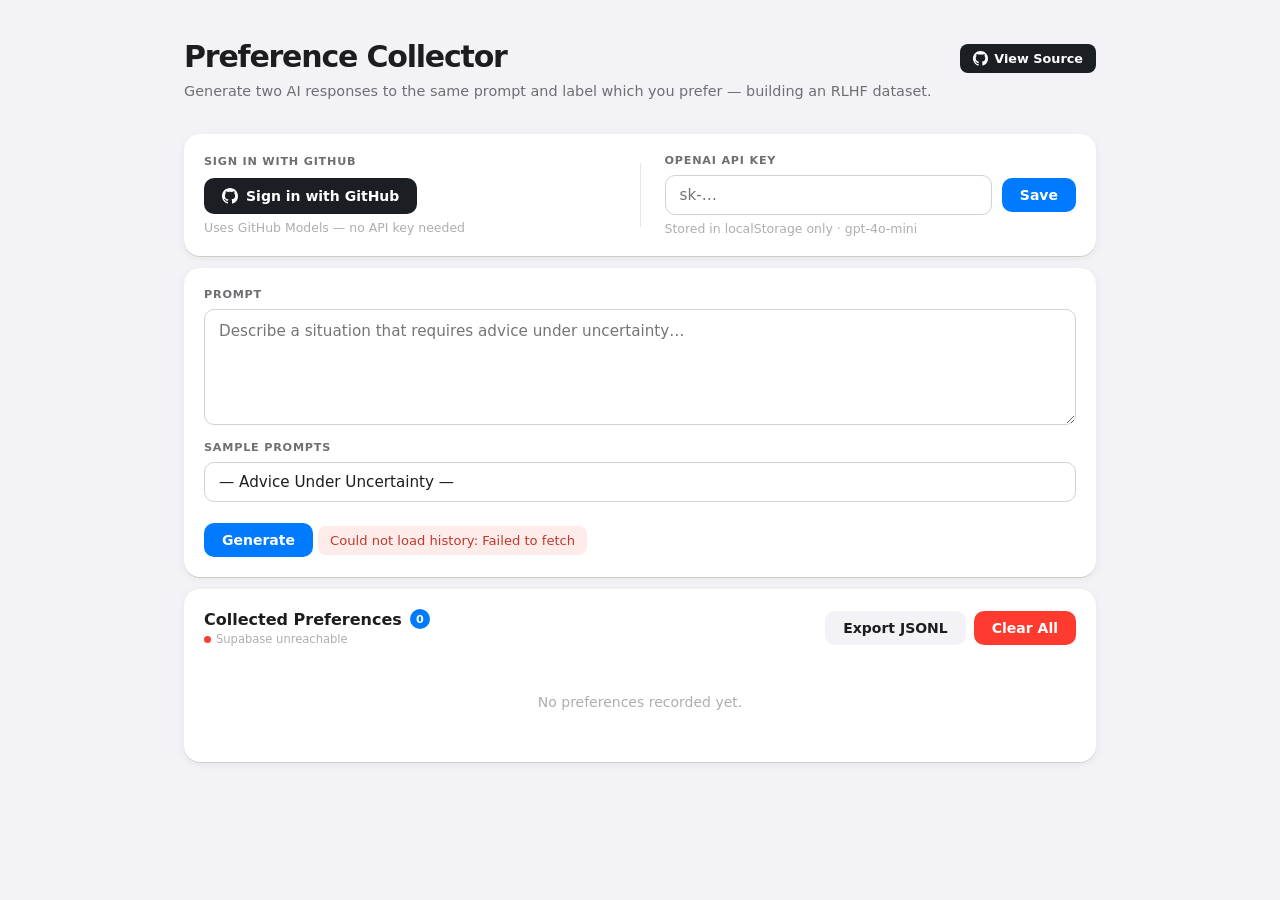
==== commit 732924b4: "Add GitHub source link to page header Co-Authored-By: Claude Sonnet 4.6 <noreply@anthropic.com>" ====
--- a/index.html
+++ b/index.html
@@ -10,8 +10,17 @@
 <body>
 
 <div class="page-header">
-  <h1>Preference Collector</h1>
-  <p>Generate two AI responses to the same prompt and label which you prefer — building an RLHF dataset.</p>
+  <div style="display:flex; justify-content:space-between; align-items:flex-start;">
+    <div>
+      <h1>Preference Collector</h1>
+      <p>Generate two AI responses to the same prompt and label which you prefer — building an RLHF dataset.</p>
+    </div>
+    <a href="https://github.com/jonasneves/aipi590-lab6" target="_blank" rel="noopener"
+       style="display:inline-flex; align-items:center; gap:6px; padding:7px 13px; background:var(--gh-bg); color:#fff; border-radius:8px; font-size:0.8rem; font-weight:600; text-decoration:none; white-space:nowrap; flex-shrink:0; margin-top:4px;">
+      <svg width="15" height="15" viewBox="0 0 16 16" fill="white"><path d="M8 0C3.58 0 0 3.58 0 8c0 3.54 2.29 6.53 5.47 7.59.4.07.55-.17.55-.38 0-.19-.01-.82-.01-1.49-2.01.37-2.53-.49-2.69-.94-.09-.23-.48-.94-.82-1.13-.28-.15-.68-.52-.01-.53.63-.01 1.08.58 1.23.82.72 1.21 1.87.87 2.33.66.07-.52.28-.87.51-1.07-1.78-.2-3.64-.89-3.64-3.95 0-.87.31-1.59.82-2.15-.08-.2-.36-1.02.08-2.12 0 0 .67-.21 2.2.82.64-.18 1.32-.27 2-.27.68 0 1.36.09 2 .27 1.53-1.04 2.2-.82 2.2-.82.44 1.1.16 1.92.08 2.12.51.56.82 1.27.82 2.15 0 3.07-1.87 3.75-3.65 3.95.29.25.54.73.54 1.48 0 1.07-.01 1.93-.01 2.2 0 .21.15.46.55.38A8.013 8.013 0 0016 8c0-4.42-3.58-8-8-8z"/></svg>
+      View Source
+    </a>
+  </div>
 </div>
 
 <!-- Auth -->
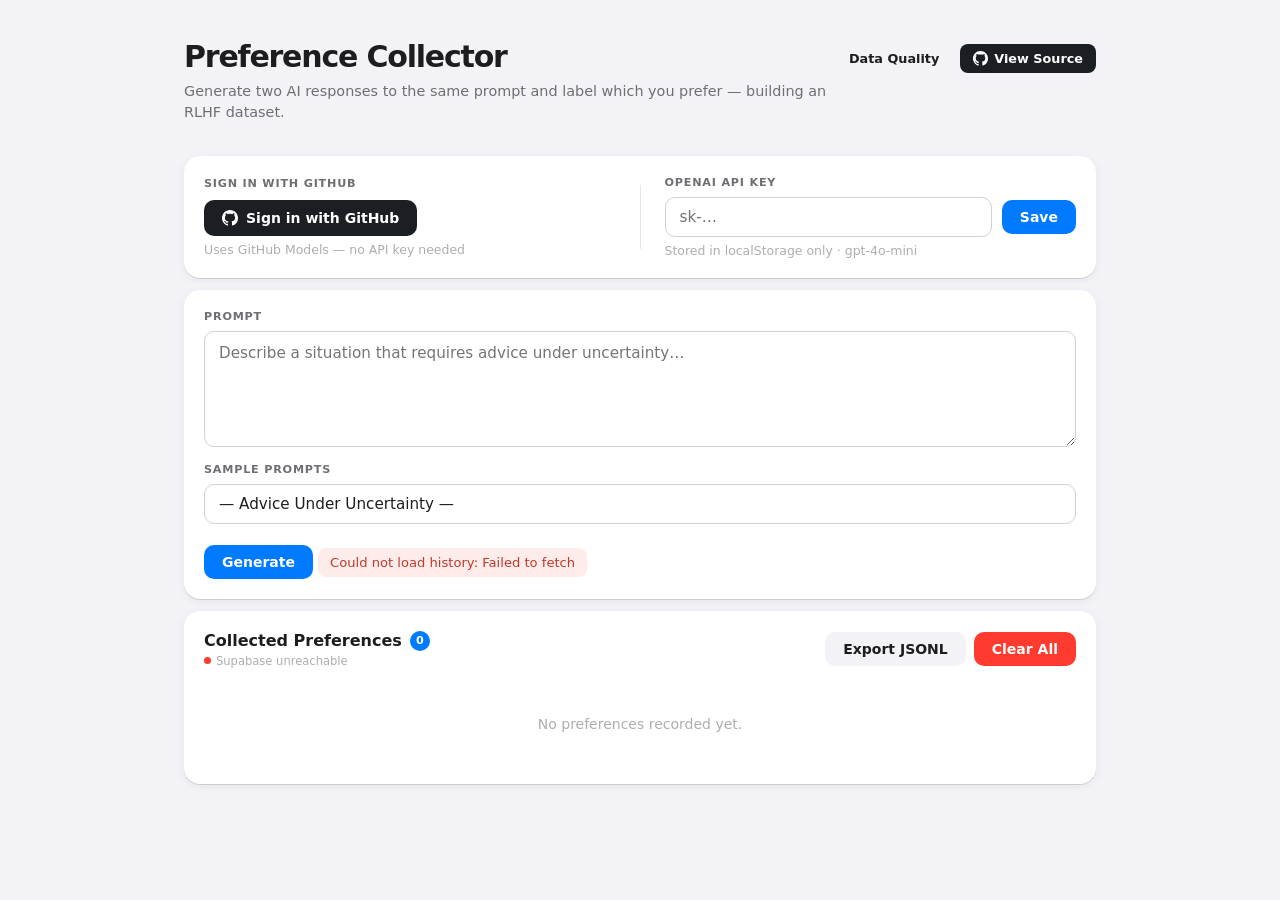
==== commit b496a67d: "Add DPO data quality dashboard with HH-RLHF analysis Co-Authored-By: Claude Sonnet 4.6 <noreply@anth" ====
--- a/index.html
+++ b/index.html
@@ -15,11 +15,17 @@
       <h1>Preference Collector</h1>
       <p>Generate two AI responses to the same prompt and label which you prefer — building an RLHF dataset.</p>
     </div>
-    <a href="https://github.com/jonasneves/aipi590-lab6" target="_blank" rel="noopener"
-       style="display:inline-flex; align-items:center; gap:6px; padding:7px 13px; background:var(--gh-bg); color:#fff; border-radius:8px; font-size:0.8rem; font-weight:600; text-decoration:none; white-space:nowrap; flex-shrink:0; margin-top:4px;">
-      <svg width="15" height="15" viewBox="0 0 16 16" fill="white"><path d="M8 0C3.58 0 0 3.58 0 8c0 3.54 2.29 6.53 5.47 7.59.4.07.55-.17.55-.38 0-.19-.01-.82-.01-1.49-2.01.37-2.53-.49-2.69-.94-.09-.23-.48-.94-.82-1.13-.28-.15-.68-.52-.01-.53.63-.01 1.08.58 1.23.82.72 1.21 1.87.87 2.33.66.07-.52.28-.87.51-1.07-1.78-.2-3.64-.89-3.64-3.95 0-.87.31-1.59.82-2.15-.08-.2-.36-1.02.08-2.12 0 0 .67-.21 2.2.82.64-.18 1.32-.27 2-.27.68 0 1.36.09 2 .27 1.53-1.04 2.2-.82 2.2-.82.44 1.1.16 1.92.08 2.12.51.56.82 1.27.82 2.15 0 3.07-1.87 3.75-3.65 3.95.29.25.54.73.54 1.48 0 1.07-.01 1.93-.01 2.2 0 .21.15.46.55.38A8.013 8.013 0 0016 8c0-4.42-3.58-8-8-8z"/></svg>
-      View Source
-    </a>
+    <div style="display:flex; gap:8px; flex-shrink:0; margin-top:4px;">
+      <a href="dashboard.html"
+         style="display:inline-flex; align-items:center; gap:6px; padding:7px 13px; background:var(--btn-2-bg); color:var(--text-primary); border-radius:8px; font-size:0.8rem; font-weight:600; text-decoration:none; white-space:nowrap;">
+        Data Quality
+      </a>
+      <a href="https://github.com/jonasneves/aipi590-lab6" target="_blank" rel="noopener"
+         style="display:inline-flex; align-items:center; gap:6px; padding:7px 13px; background:var(--gh-bg); color:#fff; border-radius:8px; font-size:0.8rem; font-weight:600; text-decoration:none; white-space:nowrap;">
+        <svg width="15" height="15" viewBox="0 0 16 16" fill="white"><path d="M8 0C3.58 0 0 3.58 0 8c0 3.54 2.29 6.53 5.47 7.59.4.07.55-.17.55-.38 0-.19-.01-.82-.01-1.49-2.01.37-2.53-.49-2.69-.94-.09-.23-.48-.94-.82-1.13-.28-.15-.68-.52-.01-.53.63-.01 1.08.58 1.23.82.72 1.21 1.87.87 2.33.66.07-.52.28-.87.51-1.07-1.78-.2-3.64-.89-3.64-3.95 0-.87.31-1.59.82-2.15-.08-.2-.36-1.02.08-2.12 0 0 .67-.21 2.2.82.64-.18 1.32-.27 2-.27.68 0 1.36.09 2 .27 1.53-1.04 2.2-.82 2.2-.82.44 1.1.16 1.92.08 2.12.51.56.82 1.27.82 2.15 0 3.07-1.87 3.75-3.65 3.95.29.25.54.73.54 1.48 0 1.07-.01 1.93-.01 2.2 0 .21.15.46.55.38A8.013 8.013 0 0016 8c0-4.42-3.58-8-8-8z"/></svg>
+        View Source
+      </a>
+    </div>
   </div>
 </div>
 
--- a/styles.css
+++ b/styles.css
@@ -414,6 +414,47 @@
   white-space: nowrap;
 }
 
+/* ── Dashboard ───────────────────────────────────────── */
+.kpi-grid {
+  display: grid;
+  grid-template-columns: repeat(4, 1fr);
+  gap: 12px;
+  margin-bottom: 0;
+}
+
+@media (max-width: 600px) {
+  .kpi-grid { grid-template-columns: repeat(2, 1fr); }
+}
+
+.kpi-card {
+  text-align: center;
+  padding: 20px 16px 16px;
+  margin-bottom: 0;
+}
+
+.kpi-value {
+  font-size: 2rem;
+  font-weight: 700;
+  letter-spacing: -0.04em;
+  color: var(--accent);
+  line-height: 1;
+  margin-bottom: 8px;
+}
+
+.chart-container {
+  position: relative;
+  height: 220px;
+  margin-top: 12px;
+}
+
+.chart-note {
+  font-size: 0.82rem;
+  color: var(--text-secondary);
+  line-height: 1.5;
+  margin-top: 2px;
+}
+
+/* ── Empty state ─────────────────────────────────────── */
 .empty-state {
   text-align: center;
   padding: 32px 0;
